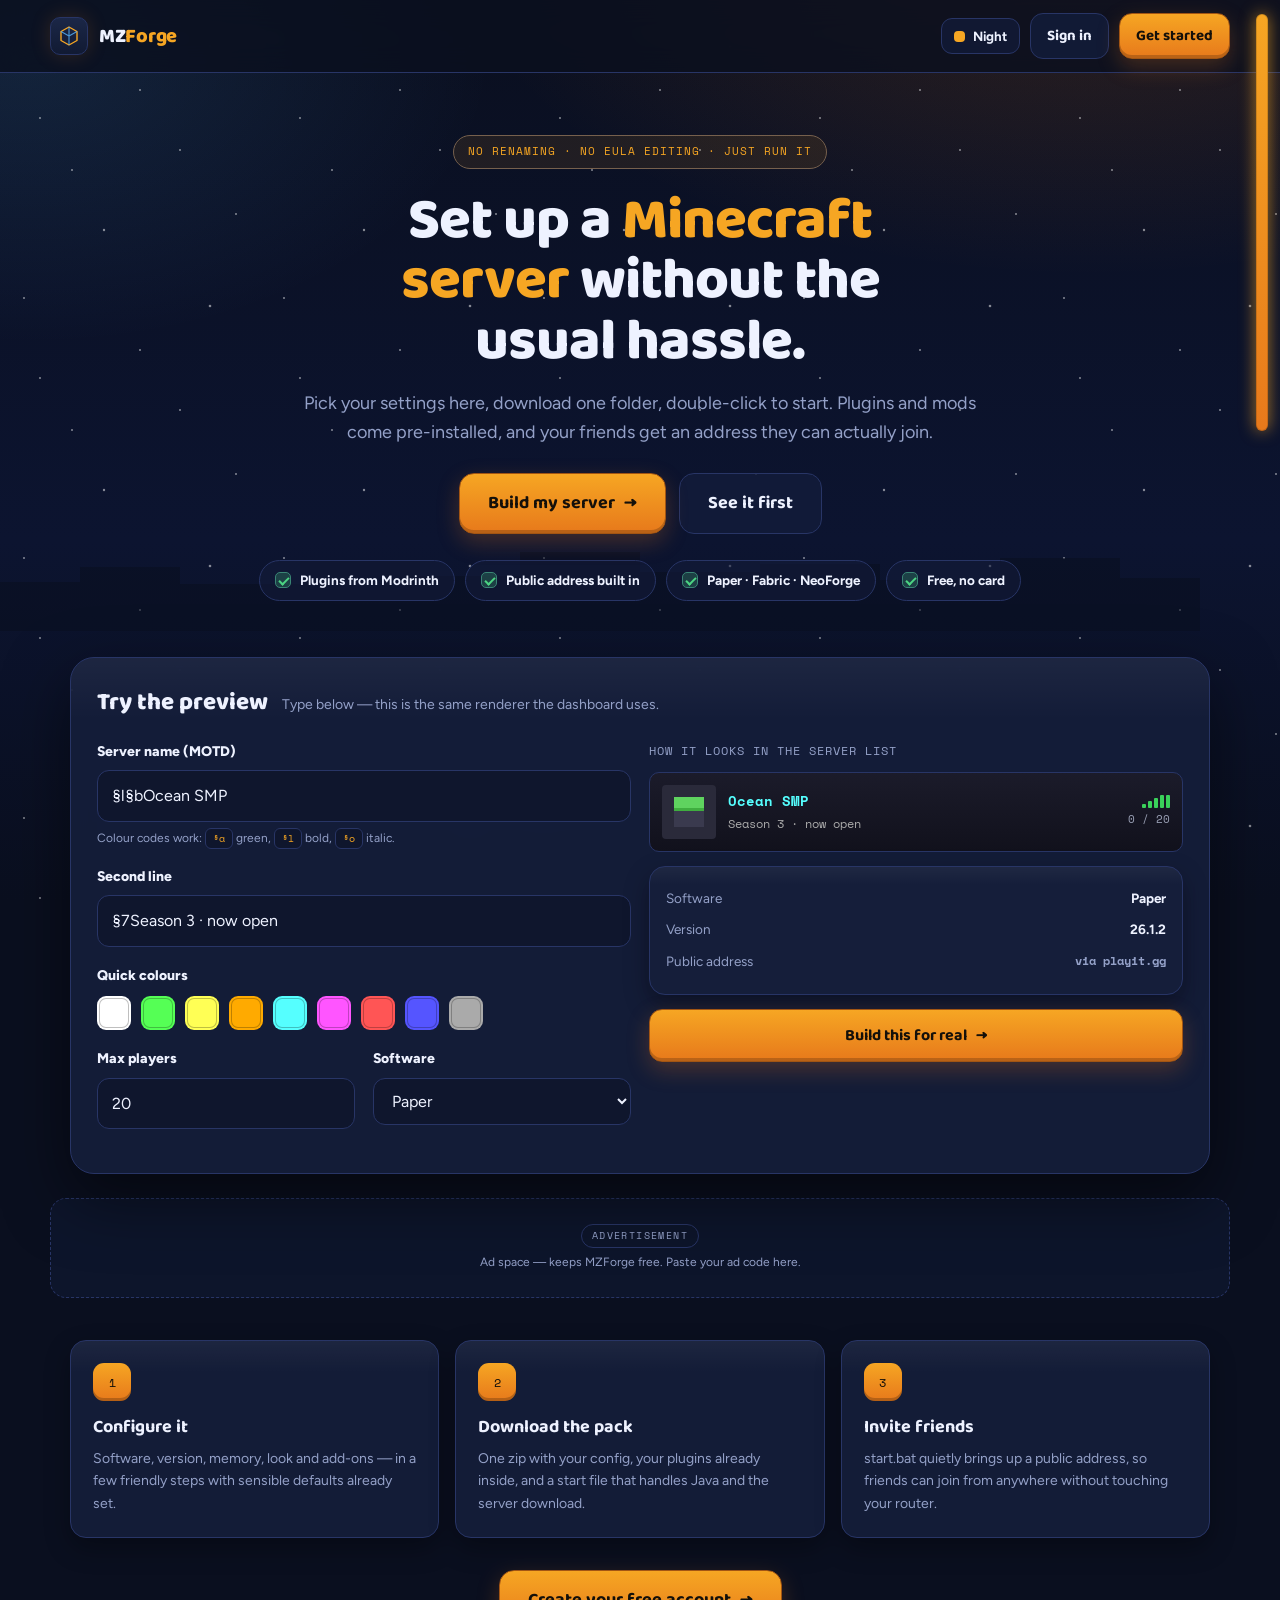
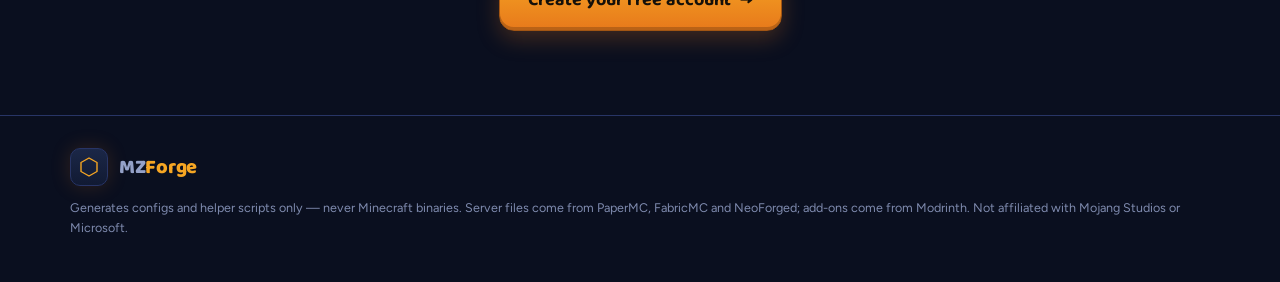
==== index.html @ 8a379f8b "Add files via upload" ====
<!doctype html>
<html lang="en" data-theme="night">
<head>
<meta charset="utf-8" />
<meta name="viewport" content="width=device-width,initial-scale=1" />
<title>MZForge — set up a Minecraft server the easy way</title>
<meta name="description" content="Configure a Minecraft server in your browser and download a ready-to-run pack. Plugins from Modrinth, a public address built in, no file renaming." />
<link rel="preconnect" href="https://fonts.googleapis.com">
<link rel="preconnect" href="https://fonts.gstatic.com" crossorigin>
<link href="https://fonts.googleapis.com/css2?family=Baloo+2:wght@500;600;700;800&family=Figtree:wght@400;500;600;700;800&family=Space+Mono:wght@400;700&display=swap" rel="stylesheet">
<link rel="stylesheet" href="styles.css" />
</head>
<body>

<header class="nav"><div class="wrap nav-in">
  <a class="brand" href="index.html">
    <span class="mark"><svg width="20" height="20" viewBox="0 0 20 20"><path d="M10 1l8 4.5v9L10 19l-8-4.5v-9z" fill="none" stroke="#f6a623" stroke-width="1.4" stroke-linejoin="round"/><path d="M10 1v18M2 5.5l8 4.5 8-4.5" fill="none" stroke="#56b6ff" stroke-width="1.1" stroke-linejoin="round" opacity=".8"/></svg></span>
    <b>MZ<span>Forge</span></b>
  </a>
  <div class="nav-actions">
    <button class="toggle" id="themeToggle" type="button"><span class="dot"></span><span id="themeLabel">Night</span></button>
    <a class="btn ghost sm" href="login.html" id="navLogin">Sign in</a>
    <a class="btn primary sm" href="register.html" id="navStart">Get started</a>
  </div>
</div></header>

<div class="hero">
  <div class="wrap">
    <span class="kick reveal">NO RENAMING · NO EULA EDITING · JUST RUN IT</span>
    <h1 class="reveal d1">Set up a <em>Minecraft server</em> without the usual hassle.</h1>
    <p class="sub reveal d2">Pick your settings here, download one folder, double-click to start. Plugins and mods come pre-installed, and your friends get an address they can actually join.</p>
    <div class="hero-cta reveal d3">
      <a class="btn primary big" href="register.html">Build my server <span class="arrow">&rarr;</span></a>
      <a class="btn ghost big" href="#preview">See it first</a>
    </div>
    <div class="chips reveal d4">
      <span class="chip"><span class="tick"></span> Plugins from Modrinth</span>
      <span class="chip"><span class="tick"></span> Public address built in</span>
      <span class="chip"><span class="tick"></span> Paper · Fabric · NeoForge</span>
      <span class="chip"><span class="tick"></span> Free, no card</span>
    </div>
  </div>
  <svg class="horizon" viewBox="0 0 1200 120" preserveAspectRatio="none"><path fill="#0a0f1f" d="M0,120 L0,70 L80,70 L80,55 L180,55 L180,72 L300,72 L300,48 L420,48 L420,64 L520,64 L520,40 L640,40 L640,60 L760,60 L760,52 L880,52 L880,68 L1000,68 L1000,46 L1120,46 L1120,66 L1200,66 L1200,120 Z"/></svg>
</div>

<!-- LIVE PREVIEW SHOWCASE -->
<div class="wrap" id="preview" style="padding-top:26px">
  <div class="stage reveal">
    <div style="display:flex;align-items:baseline;gap:14px;flex-wrap:wrap;margin-bottom:6px">
      <h2 style="font-family:var(--fd);font-size:24px;font-weight:800;margin:0">Try the preview</h2>
      <span class="muted" style="font-size:14px">Type below — this is the same renderer the dashboard uses.</span>
    </div>

    <div class="row" style="margin-top:18px">
      <div>
        <div class="fld">
          <label for="pvMotd">Server name (MOTD)</label>
          <input id="pvMotd" type="text" maxlength="45" value="§l§bOcean SMP" />
          <span class="help">Colour codes work: <code>§a</code> green, <code>§l</code> bold, <code>§o</code> italic.</span>
        </div>
        <div class="fld">
          <label for="pvMotd2">Second line</label>
          <input id="pvMotd2" type="text" maxlength="45" value="§7Season 3 · now open" />
        </div>
        <div class="fld">
          <label>Quick colours</label>
          <div class="swatches" id="pvSwatches"></div>
        </div>
        <div class="row">
          <div class="fld">
            <label for="pvPlayers">Max players</label>
            <input id="pvPlayers" type="number" min="1" max="500" value="20" />
          </div>
          <div class="fld">
            <label for="pvSw">Software</label>
            <select id="pvSw">
              <option value="paper">Paper</option>
              <option value="fabric">Fabric</option>
              <option value="neoforge">NeoForge</option>
              <option value="vanilla">Vanilla</option>
            </select>
          </div>
        </div>
      </div>

      <div>
        <p class="muted" style="font-size:12px;font-family:var(--fm);letter-spacing:1px;margin:0 0 12px">HOW IT LOOKS IN THE SERVER LIST</p>
        <div class="mc-list">
          <div class="mc-row">
            <div class="mc-icon" id="pvIcon">
              <svg width="30" height="30" viewBox="0 0 30 30"><rect width="30" height="30" fill="#3a3a4e"/><rect width="30" height="11" fill="#5fd35f"/><rect y="11" width="30" height="3" fill="#3fae3f"/></svg>
            </div>
            <div class="mc-mid">
              <div class="mc-name" id="pvName">Ocean SMP</div>
              <div class="mc-motd" id="pvLine2">Season 3 · now open</div>
            </div>
            <div class="mc-right">
              <div class="bars"><i style="height:4px"></i><i style="height:7px"></i><i style="height:10px"></i><i style="height:13px"></i><i style="height:13px"></i></div>
              <div class="mc-players" id="pvCount">0 / 20</div>
            </div>
          </div>
        </div>

        <div class="card" style="margin-top:14px;padding:16px">
          <div style="display:flex;justify-content:space-between;font-size:13.5px;padding:5px 0"><span class="muted">Software</span><b id="pvSwOut">Paper</b></div>
          <div style="display:flex;justify-content:space-between;font-size:13.5px;padding:5px 0"><span class="muted">Version</span><b>26.1.2</b></div>
          <div style="display:flex;justify-content:space-between;font-size:13.5px;padding:5px 0"><span class="muted">Public address</span><b class="muted" style="font-family:var(--fm);font-size:12px">via playit.gg</b></div>
        </div>

        <a class="btn primary block" href="register.html" style="margin-top:14px">Build this for real <span class="arrow">&rarr;</span></a>
      </div>
    </div>
  </div>
</div>

<div class="ad"><span class="lbl">Advertisement</span><p class="note">Ad space — keeps MZForge free. Paste your ad code here.</p></div>

<div class="wrap how">
  <div class="how-card reveal"><div class="how-n">1</div><h3>Configure it</h3><p>Software, version, memory, look and add-ons — in a few friendly steps with sensible defaults already set.</p></div>
  <div class="how-card reveal d1"><div class="how-n">2</div><h3>Download the pack</h3><p>One zip with your config, your plugins already inside, and a start file that handles Java and the server download.</p></div>
  <div class="how-card reveal d2"><div class="how-n">3</div><h3>Invite friends</h3><p>start.bat quietly brings up a public address, so friends can join from anywhere without touching your router.</p></div>
</div>

<div class="wrap" style="text-align:center;padding:6px 0 60px">
  <a class="btn primary big reveal" href="register.html">Create your free account <span class="arrow">&rarr;</span></a>
</div>

<footer class="foot"><div class="wrap">
  <a class="brand" href="index.html"><span class="mark"><svg width="20" height="20" viewBox="0 0 20 20"><path d="M10 1l8 4.5v9L10 19l-8-4.5v-9z" fill="none" stroke="#f6a623" stroke-width="1.4" stroke-linejoin="round"/></svg></span><b>MZ<span>Forge</span></b></a>
  <small>Generates configs and helper scripts only — never Minecraft binaries. Server files come from PaperMC, FabricMC and NeoForged; add-ons come from Modrinth. Not affiliated with Mojang Studios or Microsoft.</small>
</div></footer>

<script src="app.js"></script>
<script>
document.addEventListener('DOMContentLoaded', () => {
  // Signed-in visitors get a route straight to the panel.
  if (Auth.isSignedIn()) {
    const u = Auth.current();
    $('#navLogin').textContent = 'Dashboard';
    $('#navLogin').href = 'dashboard.html';
    $('#navStart').textContent = `Open ${u.username}'s panel`;
    $('#navStart').href = 'dashboard.html';
  }

  // Reveal on load.
  requestAnimationFrame(() => $$('.reveal').forEach(el => el.classList.add('in')));

  // ---- live preview ----
  const swatches = [['§f','#ffffff'],['§a','#55ff55'],['§e','#ffff55'],['§6','#ffaa00'],
                    ['§b','#55ffff'],['§d','#ff55ff'],['§c','#ff5555'],['§9','#5555ff'],['§7','#aaaaaa']];
  const wrap = $('#pvSwatches');
  swatches.forEach(([code, hex]) => {
    const el = document.createElement('span');
    el.className = 'sw';
    el.style.background = hex;
    el.title = `Insert ${code}`;
    el.addEventListener('click', () => {
      const input = $('#pvMotd');
      input.value = code + input.value.replace(/^(§[0-9a-fk-or])+/i, '');
      paint();
    });
    wrap.appendChild(el);
  });

  function paint() {
    $('#pvName').innerHTML = renderMotd($('#pvMotd').value || 'My Server');
    $('#pvLine2').innerHTML = renderMotd($('#pvMotd2').value || '');
    const max = clampInt($('#pvPlayers').value, 1, 500, 20);
    $('#pvCount').textContent = `0 / ${max}`;
    $('#pvSwOut').textContent = SWNAME[$('#pvSw').value];
  }
  ['pvMotd','pvMotd2','pvPlayers','pvSw'].forEach(id => $('#'+id).addEventListener('input', paint));
  paint();
});
</script>
</body>
</html>
---- styles.css ----
/* ==========================================================================
   MZForge — design system
   Tokens carried forward from the original single-file build so the app
   still looks like itself, then extended for the panel UI.
   ========================================================================== */

:root {
  --bg: #0a0f1f;
  --bg2: #0c1430;
  --panel: #131d3b;
  --panel2: #101830;
  --card: rgba(22, 31, 60, .86);
  --card-top: rgba(255, 255, 255, .045);
  --text: #eef2ff;
  --muted: #94a1c8;
  --line: #283566;
  --line-soft: rgba(255, 255, 255, .07);
  --amber: #f6a623;
  --amber2: #e7791b;
  --ink: #14100a;
  --cool: #56b6ff;
  --good: #4cd483;
  --bad: #ff6b81;
  --radius: 16px;
  --radius-lg: 24px;
  --shadow: 0 24px 64px rgba(0, 0, 0, .5);
  --shadow-sm: 0 10px 26px rgba(0, 0, 0, .32);
  --focus: 0 0 0 3px rgba(246, 166, 35, .38);
  --glowA: rgba(231, 121, 27, .18);
  --glowB: rgba(86, 182, 255, .12);
  --fd: "Baloo 2", ui-sans-serif, system-ui, sans-serif;
  --fb: "Figtree", ui-sans-serif, system-ui, sans-serif;
  --fm: "Space Mono", ui-monospace, monospace;
  --sidebar: 248px;
}

html[data-theme="day"] {
  --bg: #eef3fc;
  --bg2: #e6edf9;
  --panel: #ffffff;
  --panel2: #f3f6fe;
  --card: rgba(255, 255, 255, .95);
  --card-top: rgba(255, 255, 255, .9);
  --text: #101830;
  --muted: #5a6488;
  --line: #d6def0;
  --line-soft: rgba(16, 24, 48, .06);
  --amber: #e08612;
  --amber2: #c85f0c;
  --ink: #fff;
  --cool: #0d83cc;
  --good: #1aa657;
  --shadow: 0 24px 58px rgba(30, 40, 90, .13);
  --shadow-sm: 0 10px 24px rgba(30, 40, 90, .1);
  --focus: 0 0 0 3px rgba(224, 134, 18, .28);
  --glowA: rgba(224, 134, 18, .12);
  --glowB: rgba(13, 131, 204, .1);
}

* { box-sizing: border-box; }

html { scroll-behavior: smooth; }

body {
  margin: 0;
  min-height: 100vh;
  font-family: var(--fb);
  font-size: 16px;
  line-height: 1.6;
  color: var(--text);
  background-color: var(--bg);
  background-image:
    radial-gradient(1100px 600px at 85% -8%, var(--glowA), transparent 58%),
    radial-gradient(900px 560px at 2% 6%, var(--glowB), transparent 52%),
    linear-gradient(180deg, var(--bg) 0%, var(--bg2) 60%, var(--bg) 100%);
  background-attachment: fixed;
}

body::before {
  content: "";
  position: fixed;
  inset: 0;
  z-index: -1;
  pointer-events: none;
  opacity: .5;
  background-image: url("data:image/svg+xml,%3Csvg xmlns='http://www.w3.org/2000/svg' width='260' height='260'%3E%3Cg fill='%23ffffff'%3E%3Ccircle cx='24' cy='38' r='1'/%3E%3Ccircle cx='140' cy='90' r='1'/%3E%3Ccircle cx='210' cy='46' r='1.3'/%3E%3Ccircle cx='72' cy='170' r='1'/%3E%3Ccircle cx='236' cy='214' r='1'/%3E%3Ccircle cx='104' cy='230' r='1.2'/%3E%3Ccircle cx='180' cy='150' r='1'/%3E%3Ccircle cx='40' cy='118' r='1'/%3E%3C/g%3E%3C/svg%3E");
  background-size: 260px 260px;
}

html[data-theme="day"] body::before { opacity: 0; }

a { color: inherit; }

:focus-visible {
  outline: none;
  box-shadow: var(--focus);
  border-radius: 8px;
}

@media (prefers-reduced-motion: reduce) {
  *, *::before, *::after {
    animation-duration: .001ms !important;
    transition-duration: .001ms !important;
  }
}

/* ---------- layout ---------- */
.wrap { max-width: 1180px; margin: 0 auto; padding: 0 20px; }

/* ---------- buttons ---------- */
.btn {
  display: inline-flex;
  align-items: center;
  justify-content: center;
  gap: 9px;
  cursor: pointer;
  text-decoration: none;
  border: 1px solid var(--line);
  font-family: var(--fd);
  font-weight: 700;
  font-size: 16px;
  padding: 13px 22px;
  border-radius: 13px;
  color: var(--text);
  background: color-mix(in srgb, var(--panel) 82%, transparent);
  transition: transform .13s, filter .13s, border-color .13s, background .13s;
}
.btn:active { transform: translateY(1px); }
.btn:disabled { opacity: .45; cursor: not-allowed; }
.btn.primary {
  color: var(--ink);
  background: linear-gradient(180deg, var(--amber), var(--amber2));
  border-color: color-mix(in srgb, var(--amber2) 70%, #000);
  box-shadow: inset 0 -3px 0 rgba(0, 0, 0, .2), 0 8px 22px rgba(231, 121, 27, .25);
  position: relative;
  overflow: hidden;
}
.btn.primary:hover:not(:disabled) { filter: brightness(1.05); }
.btn.primary::after {
  content: "";
  position: absolute;
  top: 0; left: -120%;
  width: 60%; height: 100%;
  background: linear-gradient(100deg, transparent, rgba(255, 255, 255, .35), transparent);
  transform: skewX(-18deg);
  pointer-events: none;
}
.btn.primary:hover::after { animation: sheen .7s ease; }
@keyframes sheen { to { left: 130%; } }
.btn.ghost:hover { border-color: color-mix(in srgb, var(--amber) 45%, var(--line)); background: color-mix(in srgb, var(--amber) 9%, transparent); }
.btn.sm { padding: 10px 16px; font-size: 15px; }
.btn.big { padding: 15px 28px; font-size: 18px; border-radius: 15px; }
.btn.danger { color: #fff; background: linear-gradient(180deg, #ff7a8c, #e0405a); border-color: #c73048; }
.btn.block { width: 100%; }
.btn .arrow { display: inline-block; transition: transform .2s; }
.btn:hover .arrow { transform: translateX(4px); }

/* ---------- brand ---------- */
.mark {
  width: 38px; height: 38px;
  border-radius: 10px;
  flex: none;
  background: linear-gradient(180deg, #1b2747, #111a33);
  border: 1px solid var(--line);
  display: grid;
  place-items: center;
  box-shadow: 0 0 20px var(--glowA);
}
.brand { display: flex; align-items: center; gap: 11px; text-decoration: none; }
.brand b { font-family: var(--fd); font-weight: 800; font-size: 20px; letter-spacing: -.3px; }
.brand b span { color: var(--amber); }

/* ---------- top nav ---------- */
header.nav {
  position: sticky;
  top: 0;
  z-index: 60;
  backdrop-filter: blur(14px);
  background: color-mix(in srgb, var(--bg) 80%, transparent);
  border-bottom: 1px solid var(--line);
}
.nav-in { display: flex; align-items: center; justify-content: space-between; gap: 14px; padding: 13px 0; }
.nav-actions { display: flex; gap: 10px; align-items: center; }
.toggle {
  display: flex; align-items: center; gap: 8px;
  padding: 9px 12px; border-radius: 11px; cursor: pointer;
  border: 1px solid var(--line);
  background: color-mix(in srgb, var(--panel) 72%, transparent);
  color: var(--text); font-weight: 700; font-family: var(--fb);
}
.toggle .dot { width: 11px; height: 11px; border-radius: 4px; background: var(--amber); }

/* ---------- hero ---------- */
.hero { position: relative; overflow: hidden; }
.hero .wrap { padding: 62px 20px 30px; text-align: center; position: relative; z-index: 2; }
.kick {
  display: inline-block;
  font-family: var(--fm);
  font-size: 11px;
  letter-spacing: 1px;
  color: var(--amber);
  border: 1px solid color-mix(in srgb, var(--amber) 38%, var(--line));
  background: color-mix(in srgb, var(--amber) 9%, transparent);
  padding: 7px 14px;
  border-radius: 999px;
  margin-bottom: 22px;
}
.hero h1 {
  font-family: var(--fd);
  font-weight: 800;
  font-size: clamp(34px, 5.4vw, 58px);
  line-height: 1.05;
  margin: 0 auto 16px;
  max-width: 17ch;
  letter-spacing: -1px;
}
.hero h1 em { font-style: normal; color: var(--amber); }
.hero p.sub { color: var(--muted); font-size: 18px; max-width: 56ch; margin: 0 auto; }
.hero-cta { display: flex; gap: 13px; justify-content: center; flex-wrap: wrap; margin: 26px 0 4px; }
.chips { display: flex; gap: 10px; justify-content: center; flex-wrap: wrap; margin-top: 26px; }
.chip {
  display: flex; align-items: center; gap: 9px;
  font-size: 13.5px; font-weight: 700;
  padding: 9px 15px; border-radius: 999px;
  border: 1px solid var(--line);
  background: color-mix(in srgb, var(--panel) 58%, transparent);
}
.tick {
  width: 16px; height: 16px; flex: none; border-radius: 5px; position: relative;
  background: color-mix(in srgb, var(--good) 22%, transparent);
  border: 1px solid color-mix(in srgb, var(--good) 50%, var(--line));
}
.tick::after {
  content: ""; position: absolute; left: 5px; top: 2px;
  width: 4px; height: 8px;
  border: solid var(--good); border-width: 0 2px 2px 0;
  transform: rotate(45deg);
}
.horizon { position: absolute; left: 0; right: 0; bottom: -1px; height: 120px; z-index: 1; opacity: .55; pointer-events: none; }
html[data-theme="day"] .horizon { opacity: .35; }

/* reveal */
html.js .reveal { opacity: 0; transform: translateY(20px); transition: opacity .6s, transform .6s cubic-bezier(.2, .7, .2, 1); }
html.js .reveal.in { opacity: 1; transform: none; }
.reveal.d1 { transition-delay: .08s; }
.reveal.d2 { transition-delay: .16s; }
.reveal.d3 { transition-delay: .24s; }
.reveal.d4 { transition-delay: .32s; }

/* ---------- cards / panels ---------- */
.card {
  border: 1px solid var(--line);
  border-radius: var(--radius);
  padding: 22px;
  background: linear-gradient(180deg, var(--card-top), transparent 14%), var(--card);
  box-shadow: var(--shadow-sm);
}
.card h3 { font-family: var(--fd); font-weight: 700; margin: 0 0 6px; font-size: 19px; }
.stage {
  border: 1px solid var(--line);
  border-radius: var(--radius-lg);
  padding: 26px;
  background: linear-gradient(180deg, var(--card-top), transparent 12%), var(--card);
  box-shadow: var(--shadow);
  backdrop-filter: blur(10px);
}

.how { display: grid; grid-template-columns: repeat(3, 1fr); gap: 16px; padding: 18px 20px 26px; }
.how-card {
  border: 1px solid var(--line); border-radius: var(--radius); padding: 22px;
  background: linear-gradient(180deg, var(--card-top), transparent 16%), var(--card);
  box-shadow: var(--shadow-sm);
  transition: transform .18s, border-color .18s, box-shadow .18s;
}
.how-card:hover { transform: translateY(-5px); border-color: color-mix(in srgb, var(--amber) 40%, var(--line)); box-shadow: var(--shadow); }
.how-n {
  width: 38px; height: 38px; border-radius: 11px; display: grid; place-items: center;
  font-family: var(--fm); font-size: 12px; color: var(--ink);
  background: linear-gradient(180deg, var(--amber), var(--amber2));
  box-shadow: inset 0 -3px 0 rgba(0, 0, 0, .22);
  margin-bottom: 12px;
}
.how-card h3 { font-family: var(--fd); font-weight: 700; margin: 0 0 6px; font-size: 18px; }
.how-card p { margin: 0; color: var(--muted); font-size: 14px; }

/* ---------- forms ---------- */
.fld { display: flex; flex-direction: column; gap: 7px; margin-bottom: 18px; }
.fld label { font-weight: 800; font-size: 14px; }
.fld .help { font-size: 12px; color: var(--muted); }
.fld input[type=text], .fld input[type=email], .fld input[type=password],
.fld input[type=number], .fld select, .fld textarea {
  font: inherit; color: var(--text);
  padding: 12px 14px; border-radius: 12px;
  border: 1px solid var(--line);
  background: color-mix(in srgb, var(--bg) 50%, var(--panel));
  outline: none; width: 100%;
  transition: border-color .14s, box-shadow .14s;
}
.fld input:focus, .fld select:focus, .fld textarea:focus {
  box-shadow: var(--focus);
  border-color: color-mix(in srgb, var(--amber) 55%, var(--line));
}
.row { display: grid; grid-template-columns: 1fr 1fr; gap: 18px; }
.err { color: var(--bad); font-size: 13px; margin-top: -10px; margin-bottom: 14px; min-height: 0; }
.pwrap { position: relative; }
.eye {
  position: absolute; right: 0; top: 0;
  height: 100%; width: 46px;
  display: grid; place-items: center;
  background: none; border: 0; color: var(--muted); cursor: pointer;
}

.pills { display: flex; gap: 9px; flex-wrap: wrap; }
.pill {
  cursor: pointer; font-weight: 700; font-size: 14px;
  padding: 10px 15px; border-radius: 11px;
  border: 1px solid var(--line);
  background: color-mix(in srgb, var(--bg) 45%, var(--panel));
  transition: .13s;
}
.pill:hover { border-color: color-mix(in srgb, var(--amber) 38%, var(--line)); }
.pill.sel { border-color: var(--amber); background: color-mix(in srgb, var(--amber) 13%, transparent); }

.swatches { display: flex; gap: 10px; flex-wrap: wrap; margin-top: 2px; }
.sw {
  width: 34px; height: 34px; border-radius: 9px; cursor: pointer;
  border: 2px solid transparent;
  box-shadow: inset 0 0 0 1px rgba(0, 0, 0, .25);
  transition: .12s;
}
.sw:hover { transform: translateY(-2px); }
.sw.sel { border-color: var(--text); transform: scale(1.1); }

/* ---------- auth pages ---------- */
.auth-grid { display: grid; min-height: 100dvh; grid-template-columns: 1fr 1.05fr; }
.auth-aside {
  position: relative; display: flex; flex-direction: column; justify-content: space-between;
  border-right: 1px solid var(--line);
  background: color-mix(in srgb, var(--panel) 40%, transparent);
  padding: 40px;
}
.auth-aside::before {
  content: ""; position: absolute; inset: 0; pointer-events: none;
  background: radial-gradient(120% 80% at 50% 100%, var(--glowA), transparent 70%);
}
.auth-aside > * { position: relative; z-index: 1; }
.auth-main { display: flex; flex-direction: column; padding: 40px 24px; }
.auth-form { margin: auto; width: 100%; max-width: 390px; }
.auth-form h1 { font-family: var(--fd); font-size: 28px; font-weight: 800; letter-spacing: -.4px; margin: 0; }
.auth-form .lead { color: var(--muted); font-size: 14.5px; margin: 6px 0 0; }
.oauth { display: grid; grid-template-columns: 1fr 1fr; gap: 10px; margin: 26px 0 0; }
.ob {
  height: 46px; display: inline-flex; align-items: center; justify-content: center; gap: 10px;
  border: 1px solid var(--line); border-radius: 12px;
  background: color-mix(in srgb, var(--panel) 60%, transparent);
  color: var(--text); font: 600 14.5px var(--fb); cursor: pointer;
  transition: background .13s, border-color .13s;
}
.ob:hover { background: var(--panel); border-color: color-mix(in srgb, var(--amber) 35%, var(--line)); }
.divider { display: flex; align-items: center; gap: 14px; margin: 22px 0; }
.divider span:first-child, .divider span:last-child { height: 1px; flex: 1; background: var(--line); }
.divider em { font-style: normal; font-size: 12.5px; color: var(--muted); }
.auth-foot { margin-top: 24px; font-size: 14px; color: var(--muted); }
.auth-foot a { color: var(--amber); font-weight: 700; text-decoration: none; }
.auth-foot a:hover { text-decoration: underline; }

/* ---------- dashboard shell ---------- */
.shell { display: grid; grid-template-columns: var(--sidebar) 1fr; min-height: 100dvh; }
.shell.collapsed { --sidebar: 74px; }

.sidebar {
  border-right: 1px solid var(--line);
  background: color-mix(in srgb, var(--panel2) 70%, transparent);
  padding: 18px 14px;
  display: flex; flex-direction: column; gap: 6px;
  position: sticky; top: 0; height: 100dvh; overflow-y: auto;
}
.sidebar .brand { padding: 4px 6px 18px; }
.shell.collapsed .sidebar .brand b, .shell.collapsed .navlink span, .shell.collapsed .side-foot { display: none; }
.shell.collapsed .sidebar { padding: 18px 10px; }
.navlink {
  display: flex; align-items: center; gap: 12px;
  padding: 11px 12px; border-radius: 12px;
  color: var(--muted); font-weight: 700; font-size: 14.5px;
  text-decoration: none; cursor: pointer;
  border: 1px solid transparent;
  transition: background .13s, color .13s, border-color .13s;
}
.navlink svg { flex: none; }
.navlink:hover { background: color-mix(in srgb, var(--amber) 8%, transparent); color: var(--text); }
.navlink.active {
  background: color-mix(in srgb, var(--amber) 13%, transparent);
  border-color: color-mix(in srgb, var(--amber) 42%, var(--line));
  color: var(--text);
}
.side-foot { margin-top: auto; padding-top: 14px; border-top: 1px solid var(--line-soft); }

.panel-main { padding: 22px 26px 60px; min-width: 0; }
.panel-top { display: flex; align-items: center; gap: 14px; margin-bottom: 22px; flex-wrap: wrap; }
.icon-btn {
  width: 40px; height: 40px; border-radius: 11px; display: grid; place-items: center;
  border: 1px solid var(--line); background: color-mix(in srgb, var(--panel) 70%, transparent);
  color: var(--text); cursor: pointer;
}
.icon-btn:hover { border-color: color-mix(in srgb, var(--amber) 40%, var(--line)); }

.status-head {
  display: flex; align-items: center; gap: 16px; flex-wrap: wrap;
  border: 1px solid var(--line); border-radius: var(--radius);
  padding: 18px 20px; margin-bottom: 20px;
  background: linear-gradient(180deg, var(--card-top), transparent 14%), var(--card);
}
.badge {
  display: inline-flex; align-items: center; gap: 8px;
  font-family: var(--fm); font-size: 12px;
  padding: 6px 12px; border-radius: 999px;
  border: 1px solid var(--line);
}
.badge .bdot { width: 8px; height: 8px; border-radius: 99px; background: var(--muted); }
.badge.offline { color: var(--muted); }
.badge.starting { color: var(--amber); border-color: color-mix(in srgb, var(--amber) 45%, var(--line)); }
.badge.starting .bdot { background: var(--amber); animation: pulse 1.1s ease-in-out infinite; }
.badge.online { color: var(--good); border-color: color-mix(in srgb, var(--good) 45%, var(--line)); }
.badge.online .bdot { background: var(--good); }
@keyframes pulse { 50% { opacity: .35; } }

.power { display: flex; gap: 9px; margin-left: auto; flex-wrap: wrap; }

.metrics { display: grid; grid-template-columns: repeat(4, 1fr); gap: 14px; margin-bottom: 20px; }
.metric { border: 1px solid var(--line); border-radius: var(--radius); padding: 16px 18px; background: var(--card); }
.metric .mlabel { font-size: 12.5px; color: var(--muted); font-weight: 700; }
.metric .mval { font-family: var(--fd); font-size: 26px; font-weight: 800; line-height: 1.2; margin-top: 2px; }
.metric .mval small { font-size: 14px; color: var(--muted); font-weight: 600; }
.spark { display: block; width: 100%; height: 34px; margin-top: 6px; }

.addr-box {
  display: flex; align-items: center; gap: 12px; flex-wrap: wrap;
  border: 1px solid color-mix(in srgb, var(--amber) 35%, var(--line));
  background: color-mix(in srgb, var(--amber) 7%, var(--card));
  border-radius: var(--radius); padding: 14px 16px; margin-bottom: 20px;
}
.addr-box code { font-family: var(--fm); font-size: 15px; color: var(--text); }

.term {
  border: 1px solid var(--line); border-radius: var(--radius); overflow: hidden;
  background: linear-gradient(180deg, #0c1224, #080d1a);
}
.term-bar { display: flex; align-items: center; gap: 10px; border-bottom: 1px solid var(--line); padding: 10px 14px; }
.term-body {
  height: 300px; overflow-y: auto; padding: 12px 14px;
  font-family: var(--fm); font-size: 12.5px; line-height: 1.7;
}
.term-body p { margin: 0 0 2px; }
.t-dim { color: rgba(148, 161, 200, .7); }
.t-plain { color: rgba(238, 242, 255, .88); }
.t-good { color: var(--good); }
.t-warn { color: var(--amber); }
.t-bad { color: var(--bad); }
.term-in { display: flex; gap: 10px; border-top: 1px solid var(--line); padding: 10px 14px; }
.term-in input {
  flex: 1; font-family: var(--fm); font-size: 13px;
  background: transparent; border: 0; outline: none; color: var(--text);
}

/* mc list preview */
.mc-list { font-family: var(--fm); border: 1px solid var(--line); border-radius: 10px; overflow: hidden; background: linear-gradient(180deg, #1b1b2a, #11111c); }
.mc-row { display: flex; gap: 12px; padding: 12px; align-items: center; }
.mc-icon { width: 54px; height: 54px; flex: none; border-radius: 4px; background: #2a2a3a; display: grid; place-items: center; overflow: hidden; image-rendering: pixelated; }
.mc-icon img { width: 100%; height: 100%; image-rendering: pixelated; }
.mc-mid { flex: 1; min-width: 0; }
.mc-name { color: #fff; font-size: 14px; font-weight: 700; white-space: nowrap; overflow: hidden; text-overflow: ellipsis; }
.mc-motd { color: #b9bdce; font-size: 12px; margin-top: 2px; white-space: nowrap; overflow: hidden; text-overflow: ellipsis; }
.mc-right { display: flex; flex-direction: column; align-items: flex-end; gap: 3px; }
.mc-players { color: #9aa0b5; font-size: 11px; }
.bars { display: flex; gap: 2px; align-items: flex-end; height: 13px; }
.bars i { width: 4px; background: #3ad15a; border-radius: 1px; display: block; }

/* addons */
.addgrid { display: grid; grid-template-columns: 1fr 1fr; gap: 10px; }
.addon {
  display: flex; align-items: flex-start; gap: 11px;
  border: 1px solid var(--line); border-radius: 12px; padding: 12px 13px; cursor: pointer;
  background: color-mix(in srgb, var(--bg) 45%, var(--panel));
  transition: .13s;
}
.addon:hover { border-color: color-mix(in srgb, var(--amber) 36%, var(--line)); }
.addon.sel { border-color: var(--amber); background: color-mix(in srgb, var(--amber) 9%, transparent); }
.addon .box {
  width: 22px; height: 22px; flex: none; border-radius: 6px;
  border: 1px solid var(--line); display: grid; place-items: center;
  margin-top: 1px; font-weight: 900; color: var(--ink); font-size: 13px;
  background: color-mix(in srgb, var(--bg) 55%, var(--panel));
}
.addon.sel .box { background: linear-gradient(180deg, var(--amber), var(--amber2)); border-color: transparent; }
.addon h4 { font-family: var(--fd); font-weight: 700; margin: 0; font-size: 15px; }
.addon p { margin: 1px 0 0; color: var(--muted); font-size: 12.5px; line-height: 1.45; }

.results { display: flex; flex-direction: column; gap: 8px; margin-top: 10px; max-height: 320px; overflow: auto; }
.res { display: flex; align-items: center; gap: 11px; border: 1px solid var(--line); border-radius: 12px; padding: 10px 12px; background: color-mix(in srgb, var(--bg) 45%, var(--panel)); }
.res img, .res .ph { width: 38px; height: 38px; flex: none; border-radius: 8px; object-fit: cover; background: var(--panel); border: 1px solid var(--line); }
.res .mid { flex: 1; min-width: 0; }
.res .mid h5 { margin: 0; font-family: var(--fd); font-weight: 700; font-size: 14.5px; white-space: nowrap; overflow: hidden; text-overflow: ellipsis; }
.res .mid p { margin: 1px 0 0; font-size: 12px; color: var(--muted); white-space: nowrap; overflow: hidden; text-overflow: ellipsis; }
.addbtn { font-family: var(--fd); font-weight: 700; font-size: 13px; padding: 7px 13px; border-radius: 9px; cursor: pointer; border: 1px solid var(--line); background: color-mix(in srgb, var(--bg) 50%, var(--panel)); color: var(--text); }
.addbtn.added { background: var(--good); color: #04240f; border-color: transparent; }
.chips2 { display: flex; gap: 8px; flex-wrap: wrap; }
.tagx {
  display: flex; align-items: center; gap: 7px; font-size: 13px; font-weight: 700;
  padding: 7px 11px; border-radius: 999px;
  border: 1px solid color-mix(in srgb, var(--amber) 38%, var(--line));
  background: color-mix(in srgb, var(--amber) 10%, transparent);
}
.tagx b { cursor: pointer; color: var(--muted); font-weight: 900; }

/* dropzone */
.dropzone {
  border: 2px dashed color-mix(in srgb, var(--amber) 40%, var(--line));
  border-radius: var(--radius); padding: 30px 20px; text-align: center; cursor: pointer;
  background: color-mix(in srgb, var(--panel) 45%, transparent);
  transition: .15s;
}
.dropzone.drag, .dropzone:hover { border-color: var(--amber); background: color-mix(in srgb, var(--amber) 10%, transparent); }
.dz-ic {
  width: 46px; height: 46px; border-radius: 14px; display: grid; place-items: center;
  font-size: 26px; color: var(--ink); margin: 0 auto 8px;
  background: linear-gradient(180deg, var(--amber), var(--amber2));
}

/* callouts */
.callout {
  border: 1px solid color-mix(in srgb, var(--amber) 40%, var(--line));
  border-left: 5px solid var(--amber);
  border-radius: 12px; padding: 14px 15px;
  background: color-mix(in srgb, var(--amber) 8%, var(--card));
  margin: 14px 0;
}
.callout.good { border-color: color-mix(in srgb, var(--good) 45%, var(--line)); border-left-color: var(--good); background: color-mix(in srgb, var(--good) 9%, var(--card)); }
.callout strong { font-family: var(--fd); }
code {
  font-family: var(--fm); font-size: .84em; padding: 2px 7px; border-radius: 6px;
  color: var(--amber); border: 1px solid var(--line);
  background: color-mix(in srgb, var(--bg) 50%, var(--panel));
}

/* modal */
.modal-bg {
  position: fixed; inset: 0; z-index: 200;
  background: rgba(4, 8, 20, .72);
  backdrop-filter: blur(6px);
  display: none; align-items: flex-start; justify-content: center;
  padding: 40px 20px; overflow-y: auto;
}
.modal-bg.open { display: flex; }
.modal {
  width: 100%; max-width: 680px;
  border: 1px solid var(--line); border-radius: var(--radius-lg);
  background: linear-gradient(180deg, var(--card-top), transparent 10%), var(--panel);
  box-shadow: var(--shadow);
  padding: 26px;
  animation: modalIn .28s cubic-bezier(.2, .7, .2, 1) both;
}
@keyframes modalIn { from { opacity: 0; transform: translateY(18px) scale(.985); } }
.modal-head { display: flex; align-items: flex-start; gap: 14px; margin-bottom: 8px; }
.modal-head h2 { font-family: var(--fd); font-size: 22px; font-weight: 800; margin: 0; }
.modal-x { margin-left: auto; background: none; border: 0; color: var(--muted); font-size: 24px; cursor: pointer; line-height: 1; }
.modal-x:hover { color: var(--text); }

.kv { display: grid; grid-template-columns: 130px 1fr auto; gap: 8px; align-items: center; margin: 6px 0; font-size: 13.5px; }
.kv > span { color: var(--muted); }
.kv code { word-break: break-all; color: var(--text); }
.copybtn { font-family: var(--fd); font-weight: 700; font-size: 12px; padding: 6px 12px; border-radius: 9px; cursor: pointer; border: 1px solid var(--line); background: color-mix(in srgb, var(--bg) 50%, var(--panel)); color: var(--text); }
.copybtn.done { background: var(--good); color: #04240f; border-color: transparent; }

.step-row { display: flex; gap: 11px; align-items: flex-start; margin: 10px 0; }
.step-n {
  flex: none; width: 24px; height: 24px; border-radius: 7px;
  display: grid; place-items: center;
  font-family: var(--fm); font-size: 12px; font-weight: 700; color: var(--ink);
  background: linear-gradient(180deg, var(--amber), var(--amber2));
}
.step-row div { font-size: 14px; line-height: 1.55; }

/* tabs */
.tabs { display: flex; gap: 8px; border-bottom: 1px solid var(--line); margin-bottom: 20px; flex-wrap: wrap; }
.tab {
  padding: 10px 16px; border: 0; background: none; cursor: pointer;
  color: var(--muted); font: 700 14.5px var(--fd);
  border-bottom: 2px solid transparent; margin-bottom: -1px;
}
.tab:hover { color: var(--text); }
.tab.active { color: var(--text); border-bottom-color: var(--amber); }

.view { display: none; }
.view.show { display: block; animation: fadeUp .3s ease both; }
@keyframes fadeUp { from { opacity: 0; transform: translateY(8px); } }

.status-line { margin-top: 14px; min-height: 20px; color: var(--amber); font-weight: 700; font-size: 14px; }
.muted { color: var(--muted); }

/* ads */
.ad {
  margin: 24px auto; max-width: 1180px;
  border: 1px dashed var(--line); border-radius: var(--radius);
  padding: 18px; text-align: center;
  background: color-mix(in srgb, var(--panel) 46%, transparent);
  color: var(--muted); min-height: 100px;
  display: flex; flex-direction: column; align-items: center; justify-content: center; gap: 5px;
}
.ad .lbl { font-family: var(--fm); font-size: 10px; letter-spacing: 1.4px; text-transform: uppercase; padding: 3px 10px; border: 1px solid var(--line); border-radius: 999px; }
.ad .note { margin: 0; font-size: 12px; }

footer.foot { border-top: 1px solid var(--line); margin-top: 24px; padding: 32px 0 44px; color: var(--muted); }
footer.foot small { display: block; margin-top: 12px; font-size: 12.5px; opacity: .85; }

/* toast */
.toast {
  position: fixed; left: 50%; bottom: 26px; transform: translateX(-50%) translateY(20px);
  background: var(--panel); border: 1px solid var(--line); border-radius: 12px;
  padding: 12px 18px; font-weight: 700; font-size: 14px;
  box-shadow: var(--shadow); z-index: 300;
  opacity: 0; pointer-events: none; transition: opacity .25s, transform .25s;
}
.toast.show { opacity: 1; transform: translateX(-50%) translateY(0); }

/* scrollbar */
#sbTrack { position: fixed; top: 14px; bottom: 14px; right: 12px; width: 12px; z-index: 90; pointer-events: none; opacity: 0; transition: opacity .25s; }
#sbTrack.on { opacity: 1; }
#sbThumb {
  position: absolute; left: 0; right: 0; border-radius: 999px; cursor: grab; pointer-events: auto;
  background: linear-gradient(180deg, var(--amber), var(--amber2));
  box-shadow: 0 0 16px color-mix(in srgb, var(--amber) 70%, transparent), inset 0 0 0 1px rgba(0, 0, 0, .15);
}
html { scrollbar-width: none; -ms-overflow-style: none; }
::-webkit-scrollbar { width: 0; height: 0; }
.results::-webkit-scrollbar, .term-body::-webkit-scrollbar, .sidebar::-webkit-scrollbar { width: 8px; }
.results::-webkit-scrollbar-thumb, .term-body::-webkit-scrollbar-thumb, .sidebar::-webkit-scrollbar-thumb { background: var(--line); border-radius: 8px; }

/* responsive */
@media (max-width: 1080px) { .metrics { grid-template-columns: repeat(2, 1fr); } }
@media (max-width: 980px) {
  .auth-grid { grid-template-columns: 1fr; }
  .auth-aside { display: none; }
  .shell { grid-template-columns: 1fr; }
  .sidebar {
    position: fixed; z-index: 120; left: 0; top: 0; width: 260px;
    transform: translateX(-100%); transition: transform .25s;
  }
  .sidebar.open { transform: none; }
  .how { grid-template-columns: 1fr; }
  .row, .addgrid { grid-template-columns: 1fr; }
}
@media (max-width: 620px) {
  .metrics { grid-template-columns: 1fr; }
  .kv { grid-template-columns: 1fr; gap: 3px; }
  .panel-main { padding: 18px 16px 50px; }
}
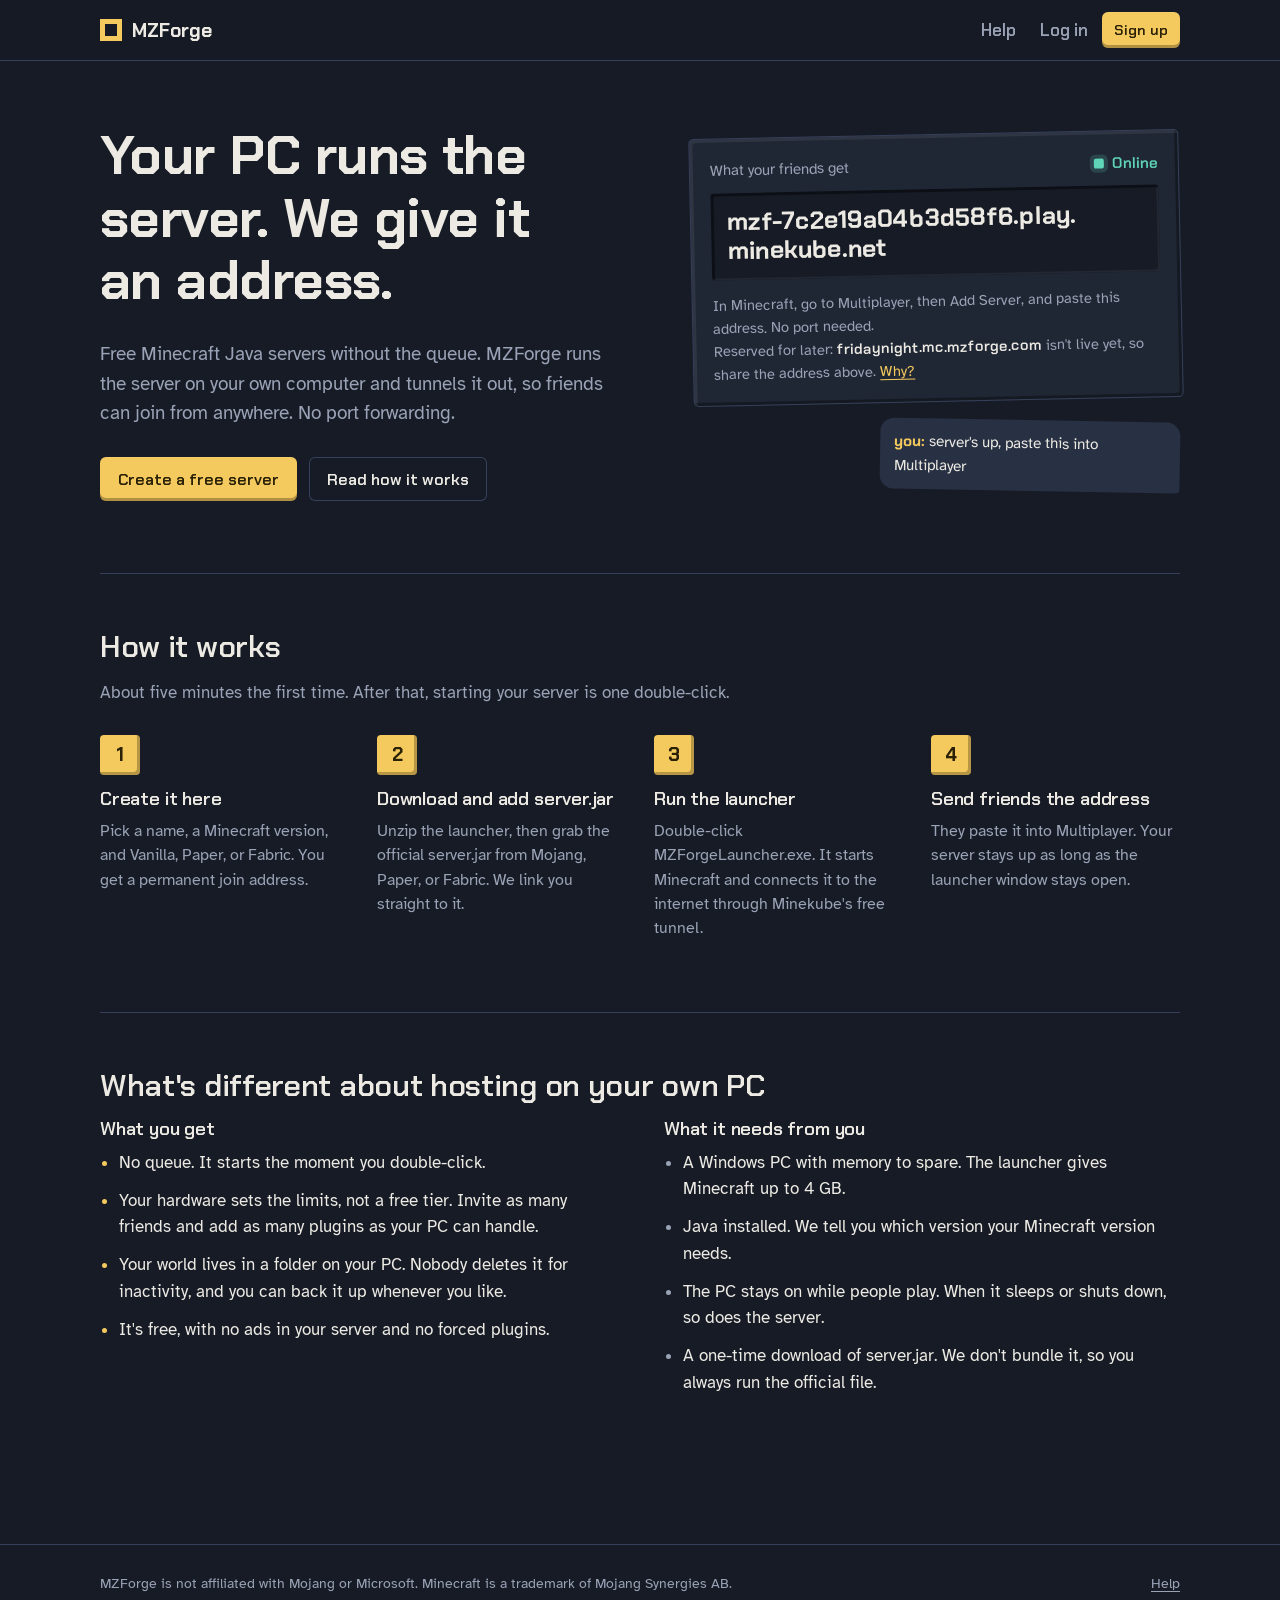
==== commit 7ca9e17e: "Add files via upload" ====
--- a/index.html
+++ b/index.html
@@ -1,177 +1,1038 @@
 <!doctype html>
-<html lang="en" data-theme="night">
+<html lang="en">
 <head>
-<meta charset="utf-8" />
-<meta name="viewport" content="width=device-width,initial-scale=1" />
-<title>MZForge — set up a Minecraft server the easy way</title>
-<meta name="description" content="Configure a Minecraft server in your browser and download a ready-to-run pack. Plugins from Modrinth, a public address built in, no file renaming." />
+<meta charset="utf-8">
+<meta name="viewport" content="width=device-width, initial-scale=1, viewport-fit=cover">
+<meta name="color-scheme" content="dark">
+<meta name="theme-color" content="#161B26">
+<title>MZForge — free Minecraft servers that run on your own PC</title>
+<meta name="description" content="Create a Minecraft Java server in a minute. It runs on your PC, so there's no queue and no player cap. We give it an address your friends can join.">
+<link rel="icon" href="data:image/svg+xml,<svg xmlns='http://www.w3.org/2000/svg' viewBox='0 0 16 16'><rect width='16' height='16' fill='%23161B26'/><rect x='3' y='3' width='10' height='10' fill='%23F4C95D'/><rect x='5' y='5' width='6' height='6' fill='%23161B26'/></svg>">
 <link rel="preconnect" href="https://fonts.googleapis.com">
 <link rel="preconnect" href="https://fonts.gstatic.com" crossorigin>
-<link href="https://fonts.googleapis.com/css2?family=Baloo+2:wght@500;600;700;800&family=Figtree:wght@400;500;600;700;800&family=Space+Mono:wght@400;700&display=swap" rel="stylesheet">
-<link rel="stylesheet" href="styles.css" />
+<link href="https://fonts.googleapis.com/css2?family=Atkinson+Hyperlegible:ital,wght@0,400;0,700;1,400&family=Chakra+Petch:wght@500;600;700&display=swap" rel="stylesheet">
+<style>
+:root {
+  --bg: #161B26;
+  --surface: #1F2634;
+  --raised: #283043;
+  --line: #36405A;
+  --text: #ECEAE3;
+  --muted: #9AA2B5;
+  --glow: #F4C95D;
+  --glow-ink: #2A2106;
+  --online: #5FD6B8;
+  --danger: #EE6A5F;
+  --display: "Chakra Petch", "Segoe UI", system-ui, sans-serif;
+  --body: "Atkinson Hyperlegible", "Segoe UI", system-ui, sans-serif;
+  --r: 6px;
+  --measure: 68ch;
+  color-scheme: dark;
+  box-sizing: border-box;
+  padding-top: env(safe-area-inset-top, 0px);
+  padding-bottom: env(safe-area-inset-bottom, 0px);
+}
+*, *::before, *::after { box-sizing: inherit; }
+html { scroll-padding-top: calc(env(safe-area-inset-top, 0px) + 72px); }
+body {
+  margin: 0; background: var(--bg); color: var(--text);
+  font: 17px/1.55 var(--body);
+  -webkit-font-smoothing: antialiased;
+  min-height: 100vh; display: flex; flex-direction: column;
+}
+h1, h2, h3 { font-family: var(--display); line-height: 1.15; margin: 0 0 .5em; font-weight: 600; letter-spacing: -.01em; }
+h1 { font-size: clamp(2rem, 5.2vw, 3.4rem); font-weight: 700; }
+h2 { font-size: clamp(1.45rem, 3vw, 1.9rem); }
+h3 { font-size: 1.15rem; }
+p { margin: 0 0 1em; max-width: var(--measure); }
+a { color: var(--glow); text-underline-offset: 3px; }
+a:hover { text-decoration-thickness: 2px; }
+code { font-family: var(--display); font-weight: 600; }
+:focus-visible { outline: 3px solid var(--glow); outline-offset: 2px; border-radius: 3px; }
+.sr-only { position: absolute; width: 1px; height: 1px; overflow: hidden; clip: rect(0 0 0 0); white-space: nowrap; }
+.skip:focus { position: fixed; left: 12px; top: 12px; width: auto; height: auto; clip: auto; z-index: 100; background: var(--glow); color: var(--glow-ink); padding: 8px 12px; }
+.wrap { width: 100%; max-width: 1120px; margin: 0 auto; padding: 0 20px; }
+.narrow { max-width: 720px; }
+.muted { color: var(--muted); }
+.small { font-size: .9rem; }
+
+/* header */
+.top { position: sticky; top: 0; z-index: 10; padding-top: env(safe-area-inset-top, 0px); background: rgba(22,27,38,.94); backdrop-filter: blur(8px); border-bottom: 1px solid var(--line); }
+.top .wrap { display: flex; align-items: center; gap: 12px; height: 60px; }
+.brand { display: flex; align-items: center; gap: 10px; font: 700 1.2rem var(--display); color: var(--text); text-decoration: none; margin-right: auto; }
+.brand-mark { width: 22px; height: 22px; background: var(--glow); box-shadow: inset 0 0 0 5px var(--glow), inset 0 0 0 11px var(--bg); }
+.nav { display: flex; gap: 4px; align-items: center; }
+.nav a:not(.btn) { color: var(--muted); text-decoration: none; padding: 8px 10px; border-radius: var(--r); font-family: var(--display); font-weight: 600; }
+.nav a:not(.btn):hover, .nav a[aria-current="page"] { color: var(--text); background: var(--surface); }
+
+/* buttons */
+.btn {
+  --b: var(--raised); --c: var(--text);
+  display: inline-flex; align-items: center; justify-content: center; gap: 8px;
+  min-height: 44px; padding: 0 18px; border: 0; border-radius: var(--r);
+  background: var(--b); color: var(--c); font: 600 1rem var(--display);
+  text-decoration: none; cursor: pointer; white-space: nowrap;
+  box-shadow: inset 0 -3px 0 rgba(0,0,0,.28), inset 0 1px 0 rgba(255,255,255,.08);
+}
+.btn:hover { filter: brightness(1.08); }
+.btn:active { box-shadow: inset 0 2px 0 rgba(0,0,0,.3); transform: translateY(1px); }
+.btn[disabled] { opacity: .45; cursor: not-allowed; filter: none; transform: none; }
+.btn.primary { --b: var(--glow); --c: var(--glow-ink); }
+.btn.danger { --b: var(--danger); --c: #2B0906; }
+.btn.ghost { background: transparent; box-shadow: inset 0 0 0 1px var(--line); }
+.btn.small { min-height: 36px; padding: 0 12px; font-size: .92rem; }
+.btn.block { width: 100%; }
+
+main { flex: 1; padding: 40px 0 80px; }
+main:focus { outline: none; }
+
+/* The join-address plate: the most important thing on the site.
+   Styled like an inventory slot: light top-left bevel, dark bottom-right. */
+.plate {
+  background: var(--surface); border-radius: 4px; padding: 20px;
+  box-shadow: inset 3px 3px 0 rgba(255,255,255,.07), inset -3px -3px 0 rgba(0,0,0,.35), 0 0 0 1px var(--line);
+}
+.plate-head { display: flex; justify-content: space-between; align-items: center; gap: 12px; margin-bottom: 10px; flex-wrap: wrap; }
+.plate-caption { color: var(--muted); font-size: .95rem; }
+.addr-row { display: flex; gap: 12px; align-items: flex-start; flex-wrap: wrap; }
+.addr {
+  flex: 1 1 320px; min-width: 0;
+  background: var(--bg); border-radius: 3px; padding: 14px 16px;
+  box-shadow: inset 3px 3px 0 rgba(0,0,0,.45), inset -2px -2px 0 rgba(255,255,255,.05);
+  font: 700 clamp(1.15rem, 3.6vw, 2.1rem)/1.2 var(--display); color: var(--text);
+  overflow-wrap: break-word; user-select: all; letter-spacing: .01em;
+}
+.plate.big .addr { font-size: clamp(1.3rem, 5vw, 2.7rem); padding: 20px; }
+.addr-row .btn { min-width: 112px; min-height: 56px; }
+.plate-foot { margin: 14px 0 0; font-size: .92rem; color: var(--muted); }
+.plate-foot code { color: var(--text); overflow-wrap: anywhere; }
+
+/* status */
+.status { display: inline-flex; align-items: center; gap: 8px; font: 600 .95rem var(--display); }
+.dot { width: 10px; height: 10px; border-radius: 2px; background: var(--muted); flex: none; }
+.status.online { color: var(--online); } .status.online .dot { background: var(--online); box-shadow: 0 0 0 4px rgba(95,214,184,.18); }
+.status.offline { color: var(--muted); }
+.status.never_started { color: var(--glow); } .status.never_started .dot { background: transparent; box-shadow: inset 0 0 0 2px var(--glow); }
+
+/* landing */
+.hero { display: grid; grid-template-columns: 1.1fr 1fr; gap: 56px; align-items: center; padding: 24px 0 72px; }
+.hero h1 { max-width: 14ch; }
+.hero .lede { font-size: 1.2rem; color: var(--muted); max-width: 44ch; }
+.cta-row { display: flex; gap: 12px; flex-wrap: wrap; margin-top: 28px; }
+.demo .plate { transform: rotate(-1.2deg); }
+.demo .addr { font-size: clamp(1.1rem, 2.3vw, 1.55rem); flex-basis: 100%; }
+.demo .addr-row .btn { display: none; }
+.demo-chat { margin: 18px 0 0 auto; max-width: 300px; background: var(--raised); border-radius: 14px 14px 4px 14px; padding: 12px 14px; font-size: .95rem; transform: rotate(1deg); }
+.demo-chat b { font-family: var(--display); color: var(--glow); }
+.section { padding: 56px 0; border-top: 1px solid var(--line); }
+.steps { list-style: none; padding: 0; margin: 28px 0 0; display: grid; grid-template-columns: repeat(4, 1fr); gap: 28px; counter-reset: s; }
+.steps li { counter-increment: s; }
+.steps li::before { content: counter(s); display: grid; place-items: center; width: 40px; height: 40px; margin-bottom: 14px; font: 700 1.2rem var(--display); color: var(--glow-ink); background: var(--glow); border-radius: 4px; box-shadow: inset -3px -3px 0 rgba(0,0,0,.25); }
+.steps p { color: var(--muted); font-size: .98rem; }
+.tradeoff { display: grid; grid-template-columns: 1fr 1fr; gap: 48px; margin-top: 12px; }
+.tradeoff ul { padding-left: 1.1em; margin: 0; }
+.tradeoff li { margin-bottom: .7em; max-width: 48ch; }
+.tradeoff li::marker { color: var(--glow); }
+.tradeoff .needs li::marker { color: var(--muted); }
+
+/* forms */
+.card { background: var(--surface); border: 1px solid var(--line); border-radius: 10px; padding: 28px; }
+.auth { max-width: 420px; margin: 0 auto; }
+.field { margin-bottom: 18px; }
+.field label, .label { display: block; font: 600 .95rem var(--display); margin-bottom: 6px; }
+.hint { color: var(--muted); font-size: .88rem; margin-top: 6px; }
+input[type=text], input[type=email], input[type=password], select {
+  width: 100%; min-height: 46px; padding: 10px 12px; border-radius: var(--r);
+  background: var(--bg); color: var(--text); border: 1px solid var(--line); font: 1rem var(--body);
+}
+input:focus, select:focus { border-color: var(--glow); outline: none; box-shadow: 0 0 0 3px rgba(244,201,93,.25); }
+.pw { position: relative; }
+.pw input { padding-right: 70px; }
+.pw button { position: absolute; right: 6px; top: 6px; bottom: 6px; background: var(--raised); border: 0; color: var(--muted); border-radius: 4px; padding: 0 10px; font: 600 .85rem var(--display); cursor: pointer; }
+.slug-input { display: flex; align-items: stretch; border: 1px solid var(--line); border-radius: var(--r); background: var(--bg); overflow: hidden; }
+.slug-input:focus-within { border-color: var(--glow); box-shadow: 0 0 0 3px rgba(244,201,93,.25); }
+.slug-input input { border: 0; box-shadow: none !important; min-width: 0; }
+.slug-input span { display: flex; align-items: center; padding: 0 12px; color: var(--muted); background: var(--surface); white-space: nowrap; font-size: .92rem; }
+.check { display: flex; gap: 12px; align-items: flex-start; cursor: pointer; }
+.check input { width: 22px; height: 22px; margin: 2px 0 0; accent-color: var(--glow); flex: none; }
+.alert { padding: 12px 14px; border-radius: var(--r); margin-bottom: 18px; font-size: .95rem; }
+.alert.error { background: rgba(238,106,95,.12); color: #FFB3AC; box-shadow: inset 3px 0 0 var(--danger); }
+.alert.info { background: rgba(244,201,93,.1); box-shadow: inset 3px 0 0 var(--glow); }
+.alert.ok { background: rgba(95,214,184,.1); box-shadow: inset 3px 0 0 var(--online); }
+.ok-text { color: var(--online); } .bad-text { color: #FFB3AC; }
+.form-foot { display: flex; justify-content: space-between; gap: 12px; flex-wrap: wrap; margin-top: 18px; font-size: .95rem; }
+
+/* dashboard */
+.page-head { display: flex; justify-content: space-between; align-items: flex-end; gap: 16px; flex-wrap: wrap; margin-bottom: 28px; }
+.page-head h1 { font-size: clamp(1.8rem, 4vw, 2.4rem); margin: 0; }
+.server-list { display: grid; gap: 14px; }
+.server-row {
+  display: grid; grid-template-columns: minmax(0, 1fr) auto; gap: 8px 20px; align-items: center;
+  background: var(--surface); border: 1px solid var(--line); border-radius: 10px; padding: 18px 20px;
+}
+.server-row h2 { font-size: 1.25rem; margin: 0; overflow-wrap: anywhere; }
+.server-row h2 a { color: var(--text); text-decoration: none; }
+.server-row h2 a:hover { color: var(--glow); }
+.server-row .meta { color: var(--muted); font-size: .9rem; }
+.row-addr { grid-column: 1 / -1; display: flex; gap: 10px; align-items: center; flex-wrap: wrap; }
+.row-addr code { font-size: 1.05rem; color: var(--text); background: var(--bg); padding: 8px 12px; border-radius: 4px; overflow-wrap: anywhere; flex: 1 1 260px; }
+.row-actions { display: flex; gap: 8px; flex-wrap: wrap; }
+.row-note { grid-column: 1 / -1; }
+.empty { padding: 40px; border: 2px dashed var(--line); border-radius: 10px; }
+
+/* wizard */
+.wizard-steps { display: flex; gap: 6px; list-style: none; padding: 0; margin: 0 0 28px; }
+.wizard-steps li { flex: 1; font: 600 .82rem var(--display); color: var(--muted); padding-top: 10px; border-top: 4px solid var(--line); }
+.wizard-steps li[aria-current="step"] { color: var(--text); border-color: var(--glow); }
+.wizard-steps li.done { border-color: rgba(244,201,93,.45); }
+.choices { display: grid; grid-template-columns: repeat(3, 1fr); gap: 12px; }
+.choice { position: relative; }
+.choice input { position: absolute; opacity: 0; }
+.choice label { display: block; height: 100%; padding: 16px; border: 1px solid var(--line); border-radius: 8px; background: var(--bg); cursor: pointer; }
+.choice label b { display: block; font: 700 1.1rem var(--display); margin-bottom: 4px; }
+.choice label span { color: var(--muted); font-size: .9rem; }
+.choice input:checked + label { border-color: var(--glow); box-shadow: inset 0 0 0 1px var(--glow); }
+.choice input:focus-visible + label { outline: 3px solid var(--glow); outline-offset: 2px; }
+.eula-box { max-height: 280px; overflow: auto; background: var(--bg); border: 1px solid var(--line); border-radius: var(--r); padding: 16px; font-size: .92rem; white-space: pre-wrap; margin-bottom: 16px; }
+.review { display: grid; grid-template-columns: max-content 1fr; gap: 10px 24px; margin: 0 0 20px; }
+.review dt { color: var(--muted); } .review dd { margin: 0; font-weight: 700; overflow-wrap: anywhere; }
+.wizard-nav { display: flex; justify-content: space-between; gap: 12px; margin-top: 24px; }
+
+/* server page */
+.server-top h1 { font-size: clamp(1.6rem, 4vw, 2.3rem); margin: 0 0 18px; overflow-wrap: anywhere; }
+.status-line { margin: 14px 0 0; }
+.facts { display: flex; flex-wrap: wrap; gap: 8px 28px; margin: 28px 0; padding: 0; list-style: none; color: var(--muted); font-size: .95rem; }
+.facts b { color: var(--text); }
+.panel { margin-top: 44px; }
+.panel h2 { font-size: 1.3rem; }
+details.panel summary { cursor: pointer; }
+.setup { list-style: none; padding: 0; margin: 0; counter-reset: k; }
+.setup > li { counter-increment: k; position: relative; padding: 0 0 22px 52px; }
+.setup > li::before { content: counter(k); position: absolute; left: 0; top: -2px; width: 34px; height: 34px; display: grid; place-items: center; font: 700 1rem var(--display); background: var(--raised); color: var(--glow); border-radius: 4px; }
+.setup > li:not(:last-child)::after { content: ""; position: absolute; left: 16px; top: 38px; bottom: 4px; width: 2px; background: var(--line); }
+.setup h3 { margin: 4px 0 6px; }
+.setup p { color: var(--muted); }
+.danger-zone { border: 1px solid rgba(238,106,95,.5); border-radius: 10px; padding: 22px; }
+.two { display: grid; grid-template-columns: 1fr 1fr; gap: 24px; align-items: start; }
+.inline-form { display: flex; gap: 10px; flex-wrap: wrap; }
+.inline-form input { flex: 1 1 200px; }
+
+/* docs */
+.docs { display: grid; grid-template-columns: 220px minmax(0, 1fr); gap: 48px; }
+.docs nav { position: sticky; top: calc(env(safe-area-inset-top, 0px) + 84px); align-self: start; }
+.docs nav a { display: block; color: var(--muted); text-decoration: none; padding: 6px 0; }
+.docs nav a:hover { color: var(--text); }
+.docs article section { margin-bottom: 48px; }
+.docs ol, .docs ul { max-width: var(--measure); padding-left: 1.3em; }
+.docs li { margin-bottom: .5em; }
+.kbd { font: 600 .9em var(--display); background: var(--raised); padding: 1px 6px; border-radius: 3px; }
+
+footer { border-top: 1px solid var(--line); padding: 28px 0 36px; color: var(--muted); font-size: .88rem; }
+footer .wrap { display: flex; justify-content: space-between; gap: 16px; flex-wrap: wrap; }
+footer a { color: var(--muted); }
+
+.toast { position: fixed; left: 50%; bottom: calc(env(safe-area-inset-bottom, 0px) + 24px); transform: translate(-50%, 20px); opacity: 0; background: var(--text); color: var(--bg); padding: 10px 18px; border-radius: 6px; font: 600 .95rem var(--display); transition: .2s; pointer-events: none; z-index: 50; max-width: calc(100vw - 32px); }
+.toast.show { opacity: 1; transform: translate(-50%, 0); }
+
+@media (max-width: 900px) {
+  .hero, .tradeoff, .two { grid-template-columns: 1fr; gap: 36px; }
+  .steps { grid-template-columns: 1fr 1fr; }
+  .docs { grid-template-columns: 1fr; gap: 20px; }
+  .docs nav { position: static; display: flex; flex-wrap: wrap; gap: 0 16px; }
+}
+@media (max-width: 600px) {
+  body { font-size: 16px; }
+  main { padding-top: 24px; }
+  .steps, .choices { grid-template-columns: 1fr; }
+  .nav .hide-sm { display: none; }
+  .card { padding: 20px; }
+  .addr-row .btn { width: 100%; }
+  .plate.big .addr { font-size: 1.5rem; padding: 16px; }
+  .server-row { grid-template-columns: 1fr; }
+  .wizard-steps li { font-size: 0; }
+  .wizard-steps li::after { content: attr(data-n); font-size: .82rem; }
+  .wizard-steps li[aria-current="step"]::after { content: attr(data-label); }
+  .demo .plate, .demo-chat { transform: none; }
+}
+@media (prefers-reduced-motion: reduce) {
+  *, *::before, *::after { animation: none !important; transition: none !important; }
+}
+</style>
 </head>
 <body>
-
-<header class="nav"><div class="wrap nav-in">
-  <a class="brand" href="index.html">
-    <span class="mark"><svg width="20" height="20" viewBox="0 0 20 20"><path d="M10 1l8 4.5v9L10 19l-8-4.5v-9z" fill="none" stroke="#f6a623" stroke-width="1.4" stroke-linejoin="round"/><path d="M10 1v18M2 5.5l8 4.5 8-4.5" fill="none" stroke="#56b6ff" stroke-width="1.1" stroke-linejoin="round" opacity=".8"/></svg></span>
-    <b>MZ<span>Forge</span></b>
-  </a>
-  <div class="nav-actions">
-    <button class="toggle" id="themeToggle" type="button"><span class="dot"></span><span id="themeLabel">Night</span></button>
-    <a class="btn ghost sm" href="login.html" id="navLogin">Sign in</a>
-    <a class="btn primary sm" href="register.html" id="navStart">Get started</a>
+<a class="sr-only skip" href="#app">Skip to content</a>
+<header class="top">
+  <div class="wrap">
+    <a class="brand" href="#/"><span class="brand-mark" aria-hidden="true"></span>MZForge</a>
+    <nav class="nav" id="nav" aria-label="Main"></nav>
   </div>
-</div></header>
-
-<div class="hero">
+</header>
+<main id="app" tabindex="-1"></main>
+<footer>
   <div class="wrap">
-    <span class="kick reveal">NO RENAMING · NO EULA EDITING · JUST RUN IT</span>
-    <h1 class="reveal d1">Set up a <em>Minecraft server</em> without the usual hassle.</h1>
-    <p class="sub reveal d2">Pick your settings here, download one folder, double-click to start. Plugins and mods come pre-installed, and your friends get an address they can actually join.</p>
-    <div class="hero-cta reveal d3">
-      <a class="btn primary big" href="register.html">Build my server <span class="arrow">&rarr;</span></a>
-      <a class="btn ghost big" href="#preview">See it first</a>
+    <span>MZForge is not affiliated with Mojang or Microsoft. Minecraft is a trademark of Mojang Synergies AB.</span>
+    <span><a href="#/help">Help</a></span>
+  </div>
+</footer>
+<div class="toast" id="toast" role="status" aria-live="polite"></div>
+
+<script>
+"use strict";
+// Where the MZForge API lives. "" = same origin (the API serves this page).
+// If you host this file somewhere else, set it to e.g. "https://api.mzforge.com"
+// and add this site's origin to the API's WEB_ORIGINS.
+const API = "";
+
+const LOADERS = {
+  vanilla: { name: "Vanilla", blurb: "The game exactly as Mojang ships it." },
+  paper:   { name: "Paper",   blurb: "Faster, and runs Bukkit and Paper plugins." },
+  fabric:  { name: "Fabric",  blurb: "Lightweight, for Fabric mods." },
+};
+
+const $app = document.getElementById("app");
+const state = { me: undefined, timers: [] };
+const $ = id => document.getElementById(id);
+
+// ---------- helpers ----------
+function esc(v) {
+  return String(v ?? "").replace(/[&<>"']/g, c => ({ "&": "&amp;", "<": "&lt;", ">": "&gt;", '"': "&quot;", "'": "&#39;" }[c]));
+}
+// Break long hostnames after dots so they wrap cleanly on phones.
+function addrHTML(host) { return esc(host).replace(/\./g, ".<wbr>"); }
+
+async function api(method, path, body) {
+  const opts = { method, credentials: "include", headers: {} };
+  if (method !== "GET") opts.headers["X-MZForge"] = "1";
+  if (body !== undefined) { opts.headers["Content-Type"] = "application/json"; opts.body = JSON.stringify(body); }
+  let res;
+  try { res = await fetch(API + path, opts); }
+  catch { throw new Error("Can't reach MZForge right now. Check your connection and try again."); }
+  if (res.status === 204) return null;
+  let data = null;
+  try { data = await res.json(); } catch { /* not JSON */ }
+  if (!res.ok) {
+    const err = new Error(sentence(data?.error) || `Request failed (${res.status}).`);
+    err.status = res.status;
+    throw err;
+  }
+  return data;
+}
+function sentence(s) { return s ? s[0].toUpperCase() + s.slice(1) + (/[.!?]$/.test(s) ? "" : ".") : s; }
+
+function toast(msg) {
+  const t = $("toast");
+  t.textContent = msg; t.classList.add("show");
+  clearTimeout(toast._t); toast._t = setTimeout(() => t.classList.remove("show"), 2000);
+}
+async function copyText(text, label) {
+  try { await navigator.clipboard.writeText(text); }
+  catch {
+    const ta = document.createElement("textarea"); ta.value = text; document.body.appendChild(ta);
+    ta.select(); document.execCommand("copy"); ta.remove();
+  }
+  toast(label || "Copied");
+}
+function ago(iso) {
+  if (!iso || iso.startsWith("0001")) return null;
+  const s = Math.max(0, (Date.now() - new Date(iso)) / 1000);
+  if (s < 60) return "just now";
+  const m = Math.round(s / 60); if (m < 60) return `${m} min ago`;
+  const h = Math.round(s / 3600); if (h < 24) return `${h} hour${h === 1 ? "" : "s"} ago`;
+  const d = Math.round(s / 86400); if (d < 30) return `${d} day${d === 1 ? "" : "s"} ago`;
+  return new Date(iso).toLocaleDateString();
+}
+function dateStr(iso) { return new Date(iso).toLocaleDateString(undefined, { year: "numeric", month: "short", day: "numeric" }); }
+function loaderName(l) { return LOADERS[l]?.name || "Minecraft"; }
+function every(ms, fn) {
+  const id = setInterval(() => { if (document.visibilityState === "visible") fn(); }, ms);
+  state.timers.push(id);
+}
+function download(url) { window.location.href = API + url; }
+function slugify(s) { return s.toLowerCase().normalize("NFKD").replace(/[\u0300-\u036f]/g, "").replace(/[^a-z0-9]+/g, "-").replace(/^-+|-+$/g, "").slice(0, 32).replace(/-+$/, ""); }
+function setTitle(t) { document.title = t ? `${t} — MZForge` : "MZForge — free Minecraft servers that run on your own PC"; }
+function authFail(e) {
+  if (e.status === 401) { state.me = null; location.hash = "#/login"; return true; }
+  return false;
+}
+
+function statusInfo(sv) {
+  const last = ago(sv.last_seen);
+  const map = {
+    online: ["Online", "Friends can join now."],
+    offline: ["Offline", last ? `Last online ${last}. It comes back when MZForgeLauncher.exe is running on the host PC.` : "Not running right now."],
+    never_started: ["Not started yet", "Run MZForgeLauncher.exe on your PC to bring it online."],
+  };
+  const [label, detail] = map[sv.status] || ["Checking", ""];
+  return { badge: `<span class="status ${esc(sv.status)}"><span class="dot" aria-hidden="true"></span>${label}</span>`, detail };
+}
+
+function plateHTML(sv, { big = false, caption = "Your friends join at", demo = false } = {}) {
+  return `
+  <section class="plate ${big ? "big" : ""}" aria-label="Join address">
+    <div class="plate-head"><span class="plate-caption">${esc(caption)}</span>${statusInfo(sv).badge}</div>
+    <div class="addr-row">
+      <div class="addr">${addrHTML(sv.hostname)}</div>
+      <button class="btn primary" ${demo ? "" : `data-copy="${esc(sv.hostname)}" data-copy-label="Address copied"`}>Copy</button>
     </div>
-    <div class="chips reveal d4">
-      <span class="chip"><span class="tick"></span> Plugins from Modrinth</span>
-      <span class="chip"><span class="tick"></span> Public address built in</span>
-      <span class="chip"><span class="tick"></span> Paper · Fabric · NeoForge</span>
-      <span class="chip"><span class="tick"></span> Free, no card</span>
-    </div>
-  </div>
-  <svg class="horizon" viewBox="0 0 1200 120" preserveAspectRatio="none"><path fill="#0a0f1f" d="M0,120 L0,70 L80,70 L80,55 L180,55 L180,72 L300,72 L300,48 L420,48 L420,64 L520,64 L520,40 L640,40 L640,60 L760,60 L760,52 L880,52 L880,68 L1000,68 L1000,46 L1120,46 L1120,66 L1200,66 L1200,120 Z"/></svg>
-</div>
-
-<!-- LIVE PREVIEW SHOWCASE -->
-<div class="wrap" id="preview" style="padding-top:26px">
-  <div class="stage reveal">
-    <div style="display:flex;align-items:baseline;gap:14px;flex-wrap:wrap;margin-bottom:6px">
-      <h2 style="font-family:var(--fd);font-size:24px;font-weight:800;margin:0">Try the preview</h2>
-      <span class="muted" style="font-size:14px">Type below — this is the same renderer the dashboard uses.</span>
-    </div>
-
-    <div class="row" style="margin-top:18px">
+    <p class="plate-foot">In Minecraft, go to Multiplayer, then Add Server, and paste this address. No port needed.<br>
+      Reserved for later: <code>${esc(sv.custom_hostname)}</code> isn't live yet, so share the address above. <a href="#/help/branded">Why?</a></p>
+  </section>`;
+}
+
+// Delegated handlers, attached once.
+document.addEventListener("click", async e => {
+  const c = e.target.closest("[data-copy]");
+  if (c) return copyText(c.dataset.copy, c.dataset.copyLabel);
+  const d = e.target.closest("[data-dl]");
+  if (d) {
+    d.disabled = true; const label = d.textContent; d.textContent = "Preparing…";
+    try { const r = await api("POST", `/servers/${d.dataset.dl}/download`); download(r.download_url); toast("Download started"); }
+    catch (err) { if (!authFail(err)) toast(err.message); }
+    d.disabled = false; d.textContent = label;
+  }
+});
+
+// ---------- nav ----------
+function renderNav(route) {
+  const nav = $("nav");
+  const cur = (...ps) => ps.some(p => route.startsWith(p)) ? ' aria-current="page"' : "";
+  if (state.me) {
+    nav.innerHTML = `
+      <a href="#/dashboard"${cur("dashboard", "servers", "new")}>Servers</a>
+      <a href="#/help" class="hide-sm"${cur("help")}>Help</a>
+      <button class="btn ghost small" id="logout">Log out</button>`;
+    $("logout").onclick = async () => {
+      try { await api("POST", "/auth/logout"); } catch {}
+      state.me = null;
+      if (location.hash === "#/" || !location.hash) router(); else location.hash = "#/";
+    };
+  } else {
+    nav.innerHTML = `
+      <a href="#/help" class="hide-sm"${cur("help")}>Help</a>
+      <a href="#/login"${cur("login")}>Log in</a>
+      <a class="btn primary small" href="#/signup">Sign up</a>`;
+  }
+}
+
+// ---------- router ----------
+const routes = [
+  [/^$/, viewLanding],
+  [/^login(?:\?next=(.*))?$/, viewLogin],
+  [/^signup$/, viewSignup],
+  [/^forgot$/, viewForgot],
+  [/^reset\/([a-f0-9]+)$/, viewReset],
+  [/^dashboard$/, viewDashboard, true],
+  [/^new$/, viewCreate, true],
+  [/^servers\/([a-f0-9]+)(\/setup)?$/, viewServer, true],
+  [/^s\/([a-f0-9]+)$/, viewShare],
+  [/^help(?:\/([a-z-]+))?$/, viewHelp],
+];
+
+async function router() {
+  state.timers.forEach(clearInterval); state.timers = [];
+  const route = location.hash.replace(/^#\/?/, "");
+  if (state.me === undefined) {
+    try { state.me = await api("GET", "/auth/me"); } catch { state.me = null; }
+  }
+  renderNav(route);
+  for (const [re, view, needsAuth] of routes) {
+    const m = route.match(re);
+    if (!m) continue;
+    if (needsAuth && !state.me) { location.hash = "#/login?next=" + encodeURIComponent(route); return; }
+    await view(...m.slice(1));
+    if (!/^help\/./.test(route)) window.scrollTo(0, 0);
+    return;
+  }
+  setTitle("Page not found");
+  $app.innerHTML = `<div class="wrap narrow"><h1>Page not found</h1><p><a href="#/">Go to the home page</a></p></div>`;
+}
+window.addEventListener("hashchange", router);
+
+// ---------- landing ----------
+function viewLanding() {
+  setTitle("");
+  const demo = { hostname: "mzf-7c2e19a04b3d58f6.play.minekube.net", custom_hostname: "fridaynight.mc.mzforge.com", status: "online" };
+  $app.innerHTML = `
+  <div class="wrap">
+    <section class="hero">
       <div>
-        <div class="fld">
-          <label for="pvMotd">Server name (MOTD)</label>
-          <input id="pvMotd" type="text" maxlength="45" value="§l§bOcean SMP" />
-          <span class="help">Colour codes work: <code>§a</code> green, <code>§l</code> bold, <code>§o</code> italic.</span>
+        <h1>Your PC runs the server. We give it an address.</h1>
+        <p class="lede">Free Minecraft Java servers without the queue. MZForge runs the server on your own computer and tunnels it out, so friends can join from anywhere. No port forwarding.</p>
+        <div class="cta-row">
+          ${state.me ? `<a class="btn primary" href="#/new">Create a server</a><a class="btn ghost" href="#/dashboard">Your servers</a>`
+                     : `<a class="btn primary" href="#/signup">Create a free server</a><a class="btn ghost" href="#/help">Read how it works</a>`}
         </div>
-        <div class="fld">
-          <label for="pvMotd2">Second line</label>
-          <input id="pvMotd2" type="text" maxlength="45" value="§7Season 3 · now open" />
+      </div>
+      <div class="demo" aria-hidden="true" inert>
+        ${plateHTML(demo, { caption: "What your friends get", demo: true })}
+        <div class="demo-chat"><b>you:</b> server's up, paste this into Multiplayer</div>
+      </div>
+    </section>
+
+    <section class="section">
+      <h2>How it works</h2>
+      <p class="muted">About five minutes the first time. After that, starting your server is one double-click.</p>
+      <ol class="steps">
+        <li><h3>Create it here</h3><p>Pick a name, a Minecraft version, and Vanilla, Paper, or Fabric. You get a permanent join address.</p></li>
+        <li><h3>Download and add server.jar</h3><p>Unzip the launcher, then grab the official server.jar from Mojang, Paper, or Fabric. We link you straight to it.</p></li>
+        <li><h3>Run the launcher</h3><p>Double-click MZForgeLauncher.exe. It starts Minecraft and connects it to the internet through Minekube's free tunnel.</p></li>
+        <li><h3>Send friends the address</h3><p>They paste it into Multiplayer. Your server stays up as long as the launcher window stays open.</p></li>
+      </ol>
+    </section>
+
+    <section class="section">
+      <h2>What's different about hosting on your own PC</h2>
+      <div class="tradeoff">
+        <div>
+          <h3>What you get</h3>
+          <ul>
+            <li>No queue. It starts the moment you double-click.</li>
+            <li>Your hardware sets the limits, not a free tier. Invite as many friends and add as many plugins as your PC can handle.</li>
+            <li>Your world lives in a folder on your PC. Nobody deletes it for inactivity, and you can back it up whenever you like.</li>
+            <li>It's free, with no ads in your server and no forced plugins.</li>
+          </ul>
         </div>
-        <div class="fld">
-          <label>Quick colours</label>
-          <div class="swatches" id="pvSwatches"></div>
+        <div class="needs">
+          <h3>What it needs from you</h3>
+          <ul>
+            <li>A Windows PC with memory to spare. The launcher gives Minecraft up to 4 GB.</li>
+            <li>Java installed. We tell you which version your Minecraft version needs.</li>
+            <li>The PC stays on while people play. When it sleeps or shuts down, so does the server.</li>
+            <li>A one-time download of server.jar. We don't bundle it, so you always run the official file.</li>
+          </ul>
         </div>
-        <div class="row">
-          <div class="fld">
-            <label for="pvPlayers">Max players</label>
-            <input id="pvPlayers" type="number" min="1" max="500" value="20" />
-          </div>
-          <div class="fld">
-            <label for="pvSw">Software</label>
-            <select id="pvSw">
-              <option value="paper">Paper</option>
-              <option value="fabric">Fabric</option>
-              <option value="neoforge">NeoForge</option>
-              <option value="vanilla">Vanilla</option>
-            </select>
+      </div>
+    </section>
+  </div>`;
+}
+
+// ---------- auth views ----------
+function pwField(id, label, autocomplete, hint = "") {
+  return `<div class="field"><label for="${id}">${label}</label>
+    <div class="pw"><input id="${id}" type="password" autocomplete="${autocomplete}" required minlength="8" maxlength="72">
+    <button type="button" data-toggle="${id}" aria-label="Show password">Show</button></div>
+    ${hint ? `<div class="hint">${hint}</div>` : ""}</div>`;
+}
+function wirePwToggles() {
+  $app.querySelectorAll("[data-toggle]").forEach(b => b.onclick = () => {
+    const i = $(b.dataset.toggle);
+    const show = i.type === "password"; i.type = show ? "text" : "password";
+    b.textContent = show ? "Hide" : "Show"; b.setAttribute("aria-label", show ? "Hide password" : "Show password");
+  });
+}
+function formError(msg, extraHTML = "") {
+  const el = $("err"); if (!el) return;
+  el.innerHTML = msg ? `<div class="alert error" role="alert">${esc(msg)} ${extraHTML}</div>` : "";
+}
+function busy(btn, on, text) { btn.disabled = on; if (text) btn.textContent = text; }
+
+function viewLogin(next) {
+  setTitle("Log in");
+  if (state.me) { location.hash = "#/dashboard"; return; }
+  next = next ? decodeURIComponent(next) : "";
+  $app.innerHTML = `
+  <div class="wrap"><div class="auth">
+    <h1>Log in</h1>
+    <form class="card" id="f" novalidate>
+      <div id="err"></div>
+      <div class="field"><label for="email">Email</label><input id="email" type="email" autocomplete="email" required></div>
+      ${pwField("password", "Password", "current-password")}
+      <button class="btn primary block" id="go">Log in</button>
+      <div class="form-foot"><a href="#/forgot">Forgot password?</a><span>New here? <a href="#/signup">Sign up</a></span></div>
+    </form>
+  </div></div>`;
+  wirePwToggles();
+  $("email").focus();
+  $("f").onsubmit = async e => {
+    e.preventDefault();
+    const btn = $("go"); busy(btn, true, "Logging in…");
+    try {
+      state.me = await api("POST", "/auth/login", { email: $("email").value, password: $("password").value });
+      location.hash = "#/" + (/^(dashboard|new|servers\/[a-f0-9]+(\/setup)?)$/.test(next) ? next : "dashboard");
+    } catch (err) { formError(err.message); busy(btn, false, "Log in"); }
+  };
+}
+
+function viewSignup() {
+  setTitle("Sign up");
+  if (state.me) { location.hash = "#/dashboard"; return; }
+  $app.innerHTML = `
+  <div class="wrap"><div class="auth">
+    <h1>Create your account</h1>
+    <p class="muted">Free. You'll make your first server right after.</p>
+    <form class="card" id="f" novalidate>
+      <div id="err"></div>
+      <div class="field"><label for="email">Email</label><input id="email" type="email" autocomplete="email" required>
+        <div class="hint">Only used for logging in and password resets.</div></div>
+      ${pwField("password", "Password", "new-password", "At least 8 characters.")}
+      <button class="btn primary block" id="go">Create account</button>
+      <div class="form-foot"><span>Already have one? <a href="#/login">Log in</a></span></div>
+    </form>
+  </div></div>`;
+  wirePwToggles();
+  $("email").focus();
+  $("f").onsubmit = async e => {
+    e.preventDefault();
+    if ($("password").value.length < 8) return formError("Password must be at least 8 characters.");
+    const btn = $("go"); busy(btn, true, "Creating account…");
+    try {
+      state.me = await api("POST", "/auth/signup", { email: $("email").value, password: $("password").value });
+      location.hash = "#/new";
+    } catch (err) { formError(err.message, err.status === 409 ? `<a href="#/login">Log in</a>` : ""); busy(btn, false, "Create account"); }
+  };
+}
+
+function viewForgot() {
+  setTitle("Reset password");
+  $app.innerHTML = `
+  <div class="wrap"><div class="auth">
+    <h1>Reset your password</h1>
+    <form class="card" id="f" novalidate>
+      <div id="err"></div>
+      <p class="muted">Enter your account email and we'll send a reset link. It works once and expires in an hour.</p>
+      <div class="field"><label for="email">Email</label><input id="email" type="email" autocomplete="email" required></div>
+      <button class="btn primary block" id="go">Send reset link</button>
+      <div class="form-foot"><a href="#/login">Back to log in</a></div>
+    </form>
+  </div></div>`;
+  $("email").focus();
+  $("f").onsubmit = async e => {
+    e.preventDefault();
+    const btn = $("go"); busy(btn, true, "Sending…");
+    try {
+      const r = await api("POST", "/auth/forgot", { email: $("email").value });
+      $("f").innerHTML = `<div class="alert ok" role="status">${esc(r.message)}</div><p class="muted">Check your spam folder if it hasn't arrived in a few minutes.</p><a href="#/login">Back to log in</a>`;
+    } catch (err) { formError(err.message); busy(btn, false, "Send reset link"); }
+  };
+}
+
+function viewReset(token) {
+  setTitle("Choose a new password");
+  $app.innerHTML = `
+  <div class="wrap"><div class="auth">
+    <h1>Choose a new password</h1>
+    <form class="card" id="f" novalidate>
+      <div id="err"></div>
+      ${pwField("password", "New password", "new-password", "At least 8 characters. Saving it signs you out everywhere else.")}
+      <button class="btn primary block" id="go">Save new password</button>
+    </form>
+  </div></div>`;
+  wirePwToggles();
+  $("password").focus();
+  $("f").onsubmit = async e => {
+    e.preventDefault();
+    if ($("password").value.length < 8) return formError("Password must be at least 8 characters.");
+    const btn = $("go"); busy(btn, true, "Saving…");
+    try {
+      await api("POST", "/auth/reset", { token, password: $("password").value });
+      state.me = null; renderNav("reset");
+      $("f").innerHTML = `<div class="alert ok" role="status">Password saved.</div><a class="btn primary block" href="#/login">Log in</a>`;
+    } catch (err) { formError(err.message, `<a href="#/forgot">Request a new link</a>`); busy(btn, false, "Save new password"); }
+  };
+}
+
+// ---------- dashboard ----------
+async function viewDashboard() {
+  setTitle("Your servers");
+  $app.innerHTML = `<div class="wrap"><div class="page-head"><h1>Your servers</h1></div><p class="muted">Loading…</p></div>`;
+  let data;
+  try { data = await api("GET", "/servers"); }
+  catch (e) { if (!authFail(e)) $app.innerHTML = `<div class="wrap"><div class="alert error">${esc(e.message)}</div></div>`; return; }
+
+  const draw = d => {
+    const full = d.servers.length >= d.limit;
+    const list = d.servers.map(sv => {
+      const st = statusInfo(sv);
+      return `
+      <article class="server-row">
+        <div>
+          <h2><a href="#/servers/${esc(sv.server_id)}">${esc(sv.name)}</a></h2>
+          <div class="meta">${esc(loaderName(sv.loader))} ${esc(sv.mc_version)}, created ${esc(dateStr(sv.created_at))}</div>
+        </div>
+        <div>${st.badge}</div>
+        <div class="row-addr">
+          <code>${addrHTML(sv.hostname)}</code>
+          <div class="row-actions">
+            <button class="btn small" data-copy="${esc(sv.hostname)}" data-copy-label="Address copied">Copy address</button>
+            <button class="btn small ghost" data-dl="${esc(sv.server_id)}">Download again</button>
+            <a class="btn small ghost" href="#/servers/${esc(sv.server_id)}">Manage</a>
           </div>
         </div>
+        ${sv.status !== "online" ? `<div class="meta row-note">${esc(st.detail)}</div>` : ""}
+      </article>`;
+    }).join("");
+    return `
+    <div class="wrap">
+      <div class="page-head">
+        <div><h1>Your servers</h1><p class="muted" style="margin:6px 0 0">${d.servers.length} of ${d.limit} used. Status updates on its own.</p></div>
+        ${full ? `<span class="muted small">Delete a server to make room for another.</span>` : `<a class="btn primary" href="#/new">Create server</a>`}
       </div>
-
-      <div>
-        <p class="muted" style="font-size:12px;font-family:var(--fm);letter-spacing:1px;margin:0 0 12px">HOW IT LOOKS IN THE SERVER LIST</p>
-        <div class="mc-list">
-          <div class="mc-row">
-            <div class="mc-icon" id="pvIcon">
-              <svg width="30" height="30" viewBox="0 0 30 30"><rect width="30" height="30" fill="#3a3a4e"/><rect width="30" height="11" fill="#5fd35f"/><rect y="11" width="30" height="3" fill="#3fae3f"/></svg>
-            </div>
-            <div class="mc-mid">
-              <div class="mc-name" id="pvName">Ocean SMP</div>
-              <div class="mc-motd" id="pvLine2">Season 3 · now open</div>
-            </div>
-            <div class="mc-right">
-              <div class="bars"><i style="height:4px"></i><i style="height:7px"></i><i style="height:10px"></i><i style="height:13px"></i><i style="height:13px"></i></div>
-              <div class="mc-players" id="pvCount">0 / 20</div>
-            </div>
-          </div>
-        </div>
-
-        <div class="card" style="margin-top:14px;padding:16px">
-          <div style="display:flex;justify-content:space-between;font-size:13.5px;padding:5px 0"><span class="muted">Software</span><b id="pvSwOut">Paper</b></div>
-          <div style="display:flex;justify-content:space-between;font-size:13.5px;padding:5px 0"><span class="muted">Version</span><b>26.1.2</b></div>
-          <div style="display:flex;justify-content:space-between;font-size:13.5px;padding:5px 0"><span class="muted">Public address</span><b class="muted" style="font-family:var(--fm);font-size:12px">via playit.gg</b></div>
-        </div>
-
-        <a class="btn primary block" href="register.html" style="margin-top:14px">Build this for real <span class="arrow">&rarr;</span></a>
-      </div>
+      ${d.servers.length ? `<div class="server-list">${list}</div>` : `
+      <div class="empty">
+        <h2>No servers yet</h2>
+        <p class="muted">Create one, download the launcher, and you'll have an address to send friends in a few minutes.</p>
+        <a class="btn primary" href="#/new">Create your first server</a>
+      </div>`}
+    </div>`;
+  };
+  $app.innerHTML = draw(data);
+  every(20000, async () => {
+    try { const d = await api("GET", "/servers"); if (location.hash === "#/dashboard" && !$app.contains(document.activeElement)) $app.innerHTML = draw(d); } catch {}
+  });
+}
+
+// ---------- create wizard ----------
+async function viewCreate() {
+  setTitle("Create a server");
+  const w = { step: 0, name: "", slug: "", slugEdited: false, slugOK: false, loader: "paper", version: "", versions: [], eula: null, accepted: false };
+  $app.innerHTML = `<div class="wrap narrow"><p class="muted">Loading…</p></div>`;
+  try {
+    const [v, e, me] = await Promise.all([api("GET", "/meta/versions"), api("GET", "/meta/eula"), api("GET", "/auth/me")]);
+    w.versions = v.versions; w.version = v.versions[0]; w.eula = e; state.me = me;
+  } catch (err) { if (!authFail(err)) $app.innerHTML = `<div class="wrap narrow"><div class="alert error">${esc(err.message)}</div></div>`; return; }
+
+  if (state.me.server_count >= state.me.server_limit) {
+    $app.innerHTML = `<div class="wrap narrow"><h1>You're at the limit</h1>
+      <p>Each account can have ${state.me.server_limit} servers for now. Delete one you don't use to make room.</p>
+      <a class="btn primary" href="#/dashboard">Go to your servers</a></div>`;
+    return;
+  }
+
+  const STEPS = ["Name", "Software", "EULA", "Create"];
+  let slugTimer, slugSeq = 0;
+
+  const frame = inner => `
+    <div class="wrap narrow">
+      <h1>Create a server</h1>
+      <ol class="wizard-steps">${STEPS.map((s, i) => `<li data-n="${i + 1}" data-label="${i + 1}. ${s}" class="${i < w.step ? "done" : ""}" ${i === w.step ? 'aria-current="step"' : ""}>${i + 1}. ${s}</li>`).join("")}</ol>
+      <form class="card" id="f" novalidate><div id="err"></div>${inner}</form>
+    </div>`;
+
+  function draw() {
+    if (w.step === 0) {
+      $app.innerHTML = frame(`
+        <div class="field"><label for="name">Server name</label>
+          <input id="name" type="text" maxlength="48" autocomplete="off" value="${esc(w.name)}" placeholder="Friday Night SMP">
+          <div class="hint">Shown on your dashboard. You can rename it any time.</div></div>
+        <div class="field"><label for="slug">Short name</label>
+          <div class="slug-input"><input id="slug" type="text" maxlength="32" autocomplete="off" spellcheck="false" autocapitalize="off" value="${esc(w.slug)}" aria-describedby="slug-msg slug-hint"><span>.mc.mzforge.com</span></div>
+          <div class="hint" id="slug-msg" aria-live="polite"></div>
+          <div class="hint" id="slug-hint">Reserves your branded address for when it goes live. Lowercase letters, numbers, and hyphens. This can't be changed later.</div></div>
+        <div class="wizard-nav"><a class="btn ghost" href="#/dashboard">Cancel</a><button class="btn primary" id="next">Next</button></div>`);
+      const name = $("name"), slug = $("slug");
+      name.focus();
+      name.oninput = () => { w.name = name.value; if (!w.slugEdited) { slug.value = slugify(name.value); checkSlug(slug.value); } };
+      slug.oninput = () => { w.slugEdited = true; const v = slug.value.toLowerCase().replace(/[^a-z0-9-]/g, ""); if (v !== slug.value) slug.value = v; checkSlug(v); };
+      if (w.slug) checkSlug(w.slug, true);
+    } else if (w.step === 1) {
+      $app.innerHTML = frame(`
+        <fieldset style="border:0;padding:0;margin:0 0 20px"><legend class="label">Server software</legend>
+          <div class="choices">${Object.entries(LOADERS).map(([k, l]) => `
+            <div class="choice"><input type="radio" name="loader" id="l-${k}" value="${k}" ${w.loader === k ? "checked" : ""}>
+            <label for="l-${k}"><b>${l.name}</b><span>${l.blurb}</span></label></div>`).join("")}</div>
+          <div class="hint">Forge support is coming later.</div>
+        </fieldset>
+        <div class="field"><label for="version">Minecraft version</label>
+          <select id="version">${w.versions.map(v => `<option ${v === w.version ? "selected" : ""}>${esc(v)}</option>`).join("")}</select>
+          <div class="hint">Players join with this same version. Paper and Fabric builds can arrive a few days after a new Minecraft release.</div></div>
+        <div class="wizard-nav"><button type="button" class="btn ghost" id="back">Back</button><button class="btn primary" id="next">Next</button></div>`);
+      $app.querySelectorAll("[name=loader]").forEach(r => r.onchange = () => w.loader = r.value);
+      $("version").onchange = e => w.version = e.target.value;
+    } else if (w.step === 2) {
+      const text = w.eula.text;
+      $app.innerHTML = frame(`
+        <h2>Minecraft End User License Agreement</h2>
+        <p>Every Minecraft server has to accept Mojang's EULA before it will start. Read it, then confirm below.</p>
+        ${text ? `<div class="eula-box" tabindex="0" aria-label="Minecraft EULA text">${esc(text)}</div>
+                  <p class="small muted">Official version: <a href="${esc(w.eula.url)}" target="_blank" rel="noopener">${esc(w.eula.url)}</a></p>`
+               : `<div class="alert info">Read the full EULA on Mojang's site: <a href="${esc(w.eula.url)}" target="_blank" rel="noopener">open the Minecraft EULA</a> (new tab).</div>`}
+        <label class="check"><input type="checkbox" id="accept" ${w.accepted ? "checked" : ""}>
+          <span>I have read and agree to the Minecraft End User License Agreement.</span></label>
+        <div class="wizard-nav"><button type="button" class="btn ghost" id="back">Back</button><button class="btn primary" id="next" ${w.accepted ? "" : "disabled"}>Next</button></div>`);
+      const acc = $("accept");
+      acc.onchange = () => { w.accepted = acc.checked; $("next").disabled = !acc.checked; };
+    } else {
+      const src = { vanilla: "Mojang", paper: "PaperMC", fabric: "FabricMC" }[w.loader];
+      $app.innerHTML = frame(`
+        <h2>Check and create</h2>
+        <dl class="review">
+          <dt>Name</dt><dd>${esc(w.name.trim() || w.slug)}</dd>
+          <dt>Software</dt><dd>${esc(loaderName(w.loader))} ${esc(w.version)}</dd>
+          <dt>Reserved address</dt><dd>${esc(w.slug)}.mc.mzforge.com</dd>
+          <dt>EULA</dt><dd>Accepted</dd>
+        </dl>
+        <div class="alert info">Creating it downloads a ZIP with the launcher. To run it you'll also need <b>server.jar</b> from ${src} and Java installed. The next page walks you through both.</div>
+        <div class="wizard-nav"><button type="button" class="btn ghost" id="back">Back</button><button class="btn primary" id="next">Create server and download</button></div>`);
+    }
+    const back = $("back");
+    if (back) back.onclick = () => { w.step--; draw(); };
+    $("f").onsubmit = onNext;
+  }
+
+  function checkSlug(v, immediate) {
+    w.slug = v; w.slugOK = false;
+    const msg = $("slug-msg");
+    clearTimeout(slugTimer); slugSeq++;
+    if (!v) { msg.textContent = ""; return; }
+    if (v.length < 3) { msg.innerHTML = `<span class="bad-text">Use at least 3 characters.</span>`; return; }
+    msg.textContent = "Checking…";
+    const seq = slugSeq;
+    slugTimer = setTimeout(async () => {
+      try {
+        const r = await api("GET", "/slug-available?slug=" + encodeURIComponent(v));
+        if (seq !== slugSeq) return;
+        w.slugOK = r.available;
+        msg.innerHTML = r.available ? `<span class="ok-text">${esc(v)}.mc.mzforge.com is available.</span>`
+                                    : `<span class="bad-text">${esc(sentence(r.reason))}</span>`;
+      } catch (e) { if (seq === slugSeq) msg.innerHTML = `<span class="bad-text">${esc(e.message)}</span>`; }
+    }, immediate ? 0 : 350);
+  }
+
+  async function onNext(e) {
+    e.preventDefault();
+    if (w.step === 0) {
+      if (!w.slugOK) return formError(w.slug ? "Pick an available short name first." : "Enter a short name for your server.");
+      w.step++; return draw();
+    }
+    if (w.step === 1) { w.step++; return draw(); }
+    if (w.step === 2) { if (w.accepted) { w.step++; draw(); } return; }
+    const btn = $("next"); busy(btn, true, "Creating…");
+    try {
+      const r = await api("POST", "/allocate", { slug: w.slug, name: w.name.trim() || w.slug, loader: w.loader, mc_version: w.version, eula_accepted: w.accepted });
+      download(r.download_url);
+      setTimeout(() => { location.hash = `#/servers/${r.server_id}/setup`; }, 300);
+    } catch (err) {
+      if (authFail(err)) return;
+      if (err.status === 409) { w.step = 0; w.slugOK = false; draw(); }
+      else busy(btn, false, "Create server and download");
+      formError(err.message);
+    }
+  }
+  draw();
+}
+
+// ---------- server page (owner) ----------
+async function viewServer(id, setup) {
+  $app.innerHTML = `<div class="wrap"><p class="muted">Loading…</p></div>`;
+  let sv;
+  try { sv = await api("GET", `/servers/${id}`); }
+  catch (e) {
+    if (authFail(e)) return;
+    setTitle("Server not found");
+    $app.innerHTML = `<div class="wrap narrow"><h1>Server not found</h1><p>It may have been deleted.</p><a class="btn" href="#/dashboard">Back to your servers</a></div>`;
+    return;
+  }
+  setTitle(sv.name);
+  const showSetup = !!setup || sv.status === "never_started";
+  let jar = null;
+  if (showSetup) { try { jar = await api("GET", `/meta/server-jar?loader=${sv.loader}&version=${encodeURIComponent(sv.mc_version)}`); } catch {} }
+
+  const shareURL = `${location.origin}${location.pathname}#/s/${sv.server_id}`;
+  const detailText = s => statusInfo(s).detail + (s.status === "online" && s.live_version ? ` Running ${s.live_version}.` : "");
+  $app.innerHTML = `
+  <div class="wrap">
+    <p class="small"><a href="#/dashboard">Your servers</a></p>
+    <div class="server-top"><h1 id="sname">${esc(sv.name)}</h1></div>
+    ${setup ? `<div class="alert ok" role="status">Server created. Your download should have started. If it didn't, use Download again below.</div>` : ""}
+    <div id="plate">${plateHTML(sv, { big: true })}</div>
+    <p class="status-line muted" id="sdetail">${esc(detailText(sv))}</p>
+
+    <ul class="facts">
+      <li>Software <b>${esc(loaderName(sv.loader))} ${esc(sv.mc_version)}</b></li>
+      <li>Created <b>${esc(dateStr(sv.created_at))}</b></li>
+      <li>Short name <b>${esc(sv.slug)}</b></li>
+    </ul>
+    <div class="cta-row" style="margin-top:0">
+      <button class="btn" data-dl="${esc(sv.server_id)}">Download again</button>
+      <button class="btn ghost" data-copy="${esc(shareURL)}" data-copy-label="Status page link copied">Copy status page link</button>
     </div>
-  </div>
-</div>
-
-<div class="ad"><span class="lbl">Advertisement</span><p class="note">Ad space — keeps MZForge free. Paste your ad code here.</p></div>
-
-<div class="wrap how">
-  <div class="how-card reveal"><div class="how-n">1</div><h3>Configure it</h3><p>Software, version, memory, look and add-ons — in a few friendly steps with sensible defaults already set.</p></div>
-  <div class="how-card reveal d1"><div class="how-n">2</div><h3>Download the pack</h3><p>One zip with your config, your plugins already inside, and a start file that handles Java and the server download.</p></div>
-  <div class="how-card reveal d2"><div class="how-n">3</div><h3>Invite friends</h3><p>start.bat quietly brings up a public address, so friends can join from anywhere without touching your router.</p></div>
-</div>
-
-<div class="wrap" style="text-align:center;padding:6px 0 60px">
-  <a class="btn primary big reveal" href="register.html">Create your free account <span class="arrow">&rarr;</span></a>
-</div>
-
-<footer class="foot"><div class="wrap">
-  <a class="brand" href="index.html"><span class="mark"><svg width="20" height="20" viewBox="0 0 20 20"><path d="M10 1l8 4.5v9L10 19l-8-4.5v-9z" fill="none" stroke="#f6a623" stroke-width="1.4" stroke-linejoin="round"/></svg></span><b>MZ<span>Forge</span></b></a>
-  <small>Generates configs and helper scripts only — never Minecraft binaries. Server files come from PaperMC, FabricMC and NeoForged; add-ons come from Modrinth. Not affiliated with Mojang Studios or Microsoft.</small>
-</div></footer>
-
-<script src="app.js"></script>
-<script>
-document.addEventListener('DOMContentLoaded', () => {
-  // Signed-in visitors get a route straight to the panel.
-  if (Auth.isSignedIn()) {
-    const u = Auth.current();
-    $('#navLogin').textContent = 'Dashboard';
-    $('#navLogin').href = 'dashboard.html';
-    $('#navStart').textContent = `Open ${u.username}'s panel`;
-    $('#navStart').href = 'dashboard.html';
-  }
-
-  // Reveal on load.
-  requestAnimationFrame(() => $$('.reveal').forEach(el => el.classList.add('in')));
-
-  // ---- live preview ----
-  const swatches = [['§f','#ffffff'],['§a','#55ff55'],['§e','#ffff55'],['§6','#ffaa00'],
-                    ['§b','#55ffff'],['§d','#ff55ff'],['§c','#ff5555'],['§9','#5555ff'],['§7','#aaaaaa']];
-  const wrap = $('#pvSwatches');
-  swatches.forEach(([code, hex]) => {
-    const el = document.createElement('span');
-    el.className = 'sw';
-    el.style.background = hex;
-    el.title = `Insert ${code}`;
-    el.addEventListener('click', () => {
-      const input = $('#pvMotd');
-      input.value = code + input.value.replace(/^(§[0-9a-fk-or])+/i, '');
-      paint();
-    });
-    wrap.appendChild(el);
+    <p class="small muted" style="margin-top:10px">The status page lets friends check whether the server is up. Anyone with the link can see its name and address.</p>
+
+    ${showSetup ? setupHTML(sv, jar) : ""}
+
+    <div class="panel two">
+      <section>
+        <h2>Rename</h2>
+        <form class="inline-form" id="rename"><label class="sr-only" for="newname">Server name</label>
+          <input id="newname" type="text" maxlength="48" value="${esc(sv.name)}"><button class="btn">Save name</button></form>
+        <p class="hint">Only changes the name shown on MZForge. The join address stays the same.</p>
+      </section>
+      <section class="danger-zone">
+        <h2>Delete server</h2>
+        <p class="muted small">Removes it from your account and permanently releases <b>${esc(sv.slug)}.mc.mzforge.com</b>. World files on your PC aren't touched, but the launcher from this download stops working.</p>
+        <form id="del"><label class="label" for="confirm">Type ${esc(sv.slug)} to confirm</label>
+          <div class="inline-form"><input id="confirm" type="text" autocomplete="off" spellcheck="false" autocapitalize="off"><button class="btn danger" id="delbtn" disabled>Delete server</button></div></form>
+      </section>
+    </div>
+    ${!showSetup ? `<details class="panel" id="moresetup"><summary class="label">Setup steps</summary><div id="setupbody"></div></details>` : ""}
+  </div>`;
+
+  $("rename").onsubmit = async e => {
+    e.preventDefault();
+    try { const r = await api("PATCH", `/servers/${id}`, { name: $("newname").value }); $("sname").textContent = r.name; setTitle(r.name); toast("Name saved"); }
+    catch (err) { if (!authFail(err)) toast(err.message); }
+  };
+  const confirmI = $("confirm"), delbtn = $("delbtn");
+  confirmI.oninput = () => delbtn.disabled = confirmI.value.trim() !== sv.slug;
+  $("del").onsubmit = async e => {
+    e.preventDefault();
+    if (confirmI.value.trim() !== sv.slug) return;
+    busy(delbtn, true, "Deleting…");
+    try { await api("DELETE", `/servers/${id}`); toast("Server deleted"); location.hash = "#/dashboard"; }
+    catch (err) { if (!authFail(err)) { toast(err.message); busy(delbtn, false, "Delete server"); } }
+  };
+  const more = $("moresetup");
+  if (more) more.addEventListener("toggle", async () => {
+    if (!more.open || more.dataset.loaded) return;
+    more.dataset.loaded = "1";
+    let j = null;
+    try { j = await api("GET", `/meta/server-jar?loader=${sv.loader}&version=${encodeURIComponent(sv.mc_version)}`); } catch {}
+    $("setupbody").innerHTML = setupHTML(sv, j, false);
   });
 
-  function paint() {
-    $('#pvName').innerHTML = renderMotd($('#pvMotd').value || 'My Server');
-    $('#pvLine2').innerHTML = renderMotd($('#pvMotd2').value || '');
-    const max = clampInt($('#pvPlayers').value, 1, 500, 20);
-    $('#pvCount').textContent = `0 / ${max}`;
-    $('#pvSwOut').textContent = SWNAME[$('#pvSw').value];
-  }
-  ['pvMotd','pvMotd2','pvPlayers','pvSw'].forEach(id => $('#'+id).addEventListener('input', paint));
-  paint();
-});
+  every(15000, async () => {
+    try {
+      const n = await api("GET", `/servers/${id}`);
+      if (!location.hash.startsWith(`#/servers/${id}`)) return;
+      if (!$("plate").contains(document.activeElement)) $("plate").innerHTML = plateHTML(n, { big: true });
+      $("sdetail").textContent = detailText(n);
+    } catch {}
+  });
+}
+
+function setupHTML(sv, jar, withHeading = true) {
+  const java = jar?.java || "the Java version your Minecraft version needs";
+  let jarStep;
+  if (jar?.direct_url) {
+    jarStep = `<p>Download the official Minecraft ${esc(sv.mc_version)} server file from Mojang. It's already named server.jar. Put it in the same folder as MZForgeLauncher.exe.</p>
+      <a class="btn" href="${esc(jar.direct_url)}" rel="noopener">Download server.jar from Mojang</a>`;
+  } else if (jar) {
+    jarStep = `<p>${esc(jar.instruction)}</p><a class="btn" href="${esc(jar.page_url)}" target="_blank" rel="noopener">Open ${esc(jar.source_name)} downloads</a>`;
+  } else {
+    jarStep = `<p>Download the ${esc(loaderName(sv.loader))} ${esc(sv.mc_version)} server jar from its official site, rename it to server.jar, and put it next to MZForgeLauncher.exe. <a href="#/help/server-jar">Where to get it</a></p>`;
+  }
+  return `
+  <section class="${withHeading ? "panel" : ""}">
+    ${withHeading ? "<h2>Get it running</h2>" : ""}
+    <ol class="setup">
+      <li><h3>Unzip the download</h3><p>Extract mzforge-${esc(sv.slug)}.zip into its own folder, such as Documents\\MZForge\\${esc(sv.slug)}. Your world gets saved there, so don't run it from inside the ZIP or your Downloads preview.</p></li>
+      <li><h3>Add server.jar</h3>${jarStep}</li>
+      <li><h3>Install ${esc(java)}</h3><p>Skip this if you already have it. The free Temurin build from Adoptium works well.</p>
+        <a class="btn ghost" href="https://adoptium.net/temurin/releases/" target="_blank" rel="noopener">Open Adoptium</a></li>
+      <li><h3>Double-click MZForgeLauncher.exe</h3><p>Windows may warn about an unrecognized app the first time. Choose <span class="kbd">More info</span>, then <span class="kbd">Run anyway</span>. Keep the window open. When it says SERVER ONLINE, this page turns green.</p></li>
+      <li><h3>Send friends the address above</h3><p>They add it under Multiplayer. <a href="#/help/troubleshooting">Something not working?</a></p></li>
+    </ol>
+  </section>`;
+}
+
+// ---------- public share page ----------
+async function viewShare(id) {
+  $app.innerHTML = `<div class="wrap narrow"><p class="muted">Loading…</p></div>`;
+  let data;
+  try { data = await api("GET", `/status?server_id=${id}`); }
+  catch {
+    setTitle("Server not found");
+    $app.innerHTML = `<div class="wrap narrow"><h1>Server not found</h1><p>This link doesn't point to a server anymore. Ask whoever sent it for a new one.</p></div>`;
+    return;
+  }
+  const draw = d => {
+    const sv = d.server, last = ago(sv.last_seen);
+    setTitle(sv.name);
+    const line = sv.status === "online" ? "The server is up right now."
+      : sv.status === "never_started" ? "This server hasn't been started yet."
+      : `It's offline. It runs on its owner's PC, so it's up whenever they have MZForge open.${last ? ` Last online ${last}.` : ""}`;
+    return `
+    <div class="wrap narrow">
+      <h1>${esc(sv.name)}</h1>
+      <p class="muted">${esc(loaderName(sv.loader))} ${esc(sv.mc_version)}. Join with the same Minecraft version.</p>
+      ${plateHTML(sv, { big: true, caption: "Join address" })}
+      <p class="status-line muted">${esc(line)} This page checks again every 20 seconds.</p>
+      ${sv.owned ? `<p><a href="#/servers/${esc(sv.server_id)}">Manage this server</a></p>`
+                 : `<p class="small muted" style="margin-top:36px">Want your own? <a href="#/">MZForge</a> gives you a free server that runs on your PC.</p>`}
+    </div>`;
+  };
+  $app.innerHTML = draw(data);
+  every(20000, async () => {
+    try { const d = await api("GET", `/status?server_id=${id}`); if (location.hash === `#/s/${id}` && !$app.contains(document.activeElement)) $app.innerHTML = draw(d); } catch {}
+  });
+}
+
+// ---------- help ----------
+function viewHelp(anchor) {
+  setTitle("Help");
+  const toc = [
+    ["how", "How MZForge works"], ["needs", "What you need"], ["server-jar", "Getting server.jar"],
+    ["java", "Java"], ["running", "Running your server"], ["antivirus", "Windows and antivirus warnings"],
+    ["troubleshooting", "Friends can't join"], ["branded", "The .mc.mzforge.com address"], ["world", "Your world and backups"],
+  ];
+  $app.innerHTML = `
+  <div class="wrap">
+    <h1>Help</h1>
+    <div class="docs">
+      <nav aria-label="Help topics">${toc.map(([id, t]) => `<a href="#/help/${id}">${t}</a>`).join("")}</nav>
+      <article>
+        <section id="h-how"><h2>How MZForge works</h2>
+          <p>Your Minecraft server runs on your own computer, not on ours. MZForgeLauncher.exe starts it and opens an outgoing connection to <a href="https://connect.minekube.com" target="_blank" rel="noopener">Minekube Connect</a>, a free tunnel network. Players join through Minekube's address, and the traffic comes through that tunnel to your PC.</p>
+          <p>Because nothing runs on our side, this website can't start, stop, or restart your server, and it has no console or file access. It gives you the address and the launcher, and shows whether the server is up.</p></section>
+
+        <section id="h-needs"><h2>What you need</h2>
+          <ul>
+            <li>A Windows PC. The launcher gives Minecraft up to 4 GB of memory, so 8 GB of RAM or more in total is comfortable.</li>
+            <li>Java, matched to your Minecraft version (see below).</li>
+            <li>The server.jar file for the software you picked.</li>
+            <li>A steady internet connection. Upload speed matters most.</li>
+          </ul></section>
+
+        <section id="h-server-jar"><h2>Getting server.jar</h2>
+          <p>The download doesn't include server.jar. We don't redistribute Mojang's server software; you get it directly from the people who make it. It's a one-time step per server, and your server page links to the right place for your version.</p>
+          <ul>
+            <li><b>Vanilla:</b> the official file from Mojang. Your server page links straight to the exact version, already named server.jar.</li>
+            <li><b>Paper:</b> from <a href="https://papermc.io/downloads/paper" target="_blank" rel="noopener">papermc.io</a>. Pick your version, download it, and rename the file to server.jar. Plugins go in a folder called plugins.</li>
+            <li><b>Fabric:</b> from <a href="https://fabricmc.net/use/server/" target="_blank" rel="noopener">fabricmc.net</a>. Choose your Minecraft version, download the executable server jar, and rename it to server.jar. Mods go in a folder called mods.</li>
+          </ul>
+          <p>Put server.jar in the same folder as MZForgeLauncher.exe. If the launcher says it can't find server.jar, check the file isn't actually named server.jar.jar. Windows hides file extensions by default; turn on File name extensions in File Explorer's View menu to see them.</p></section>
+
+        <section id="h-java"><h2>Java</h2>
+          <p>Minecraft 1.20.5 and newer need Java 21. Versions 1.18 to 1.20.4 need Java 17, and older versions generally need Java 8. Your server page shows the exact one for your server.</p>
+          <p>The free <a href="https://adoptium.net/temurin/releases/" target="_blank" rel="noopener">Temurin build from Adoptium</a> is a good choice. During install, turn on the option that adds Java to PATH. If the launcher window closes right away, or mentions an unsupported class version, you have the wrong Java version.</p></section>
+
+        <section id="h-running"><h2>Running your server</h2>
+          <ol>
+            <li>Double-click MZForgeLauncher.exe. The first start takes longer while Minecraft generates the world.</li>
+            <li>Wait for SERVER ONLINE. The launcher checks the public address itself before it says so.</li>
+            <li>Leave the window open. Closing it saves the world and takes the server offline.</li>
+          </ol>
+          <p>If your PC goes to sleep, the server stops responding. For long sessions, change the sleep setting in Windows Settings, under System, then Power, while you're hosting.</p>
+          <p>Run one copy at a time. The launcher refuses to start twice.</p></section>
+
+        <section id="h-antivirus"><h2>Windows and antivirus warnings</h2>
+          <p>MZForgeLauncher.exe is new and not yet code-signed, so Windows SmartScreen may say "Windows protected your PC". Choose <span class="kbd">More info</span>, then <span class="kbd">Run anyway</span>. Some antivirus tools flag unsigned programs that open network connections; you can add an exception for your MZForge folder.</p>
+          <p>Only run a launcher you downloaded from your own MZForge dashboard. If you're unsure about a copy, delete the folder and use Download again.</p>
+          <p>If Windows Firewall asks about Java, allowing it on private networks is fine. No port forwarding or router setup is needed, because the tunnel connects outward.</p></section>
+
+        <section id="h-troubleshooting"><h2>Friends can't join</h2>
+          <ul>
+            <li><b>Your server page says Offline.</b> The launcher isn't running, the PC is asleep, or it lost its internet connection. Start the launcher again.</li>
+            <li><b>It says Online, but a friend can't connect.</b> Check they pasted the full address and are on the same Minecraft version as the server.</li>
+            <li><b>"Outdated client" or "Outdated server".</b> Their game version doesn't match. They can pick a version in the Minecraft Launcher's Installations tab.</li>
+            <li><b>The launcher says the public address isn't answering.</b> Wait a minute and restart the launcher. Minekube's network occasionally takes a moment to register a new server.</li>
+            <li><b>A friend plays Bedrock</b> (phone, console, or the Windows Bedrock app). MZForge servers are Java Edition only for now.</li>
+          </ul></section>
+
+        <section id="h-branded"><h2>The .mc.mzforge.com address</h2>
+          <p>Each server reserves a name like yourname.mc.mzforge.com. It's set up on our side but isn't live yet: Minekube currently needs a manual step for every custom domain, and there's no way for us to automate it. We're working with them on that.</p>
+          <p>Until then, share the address that starts with mzf- and ends in play.minekube.net. It works today and will keep working. When the branded address goes live, you won't need to change anything or download again.</p></section>
+
+        <section id="h-world"><h2>Your world and backups</h2>
+          <p>Everything lives in the folder you unzipped: the world, settings, plugins, and mods. To back it up, stop the launcher and copy the folder. Deleting a server on this site doesn't touch those files.</p>
+          <p>Keep mzforge.properties private. It contains a secret that identifies your server to MZForge.</p></section>
+      </article>
+    </div>
+  </div>`;
+  if (anchor) $("h-" + anchor)?.scrollIntoView();
+}
+
+router();
 </script>
 </body>
 </html>
